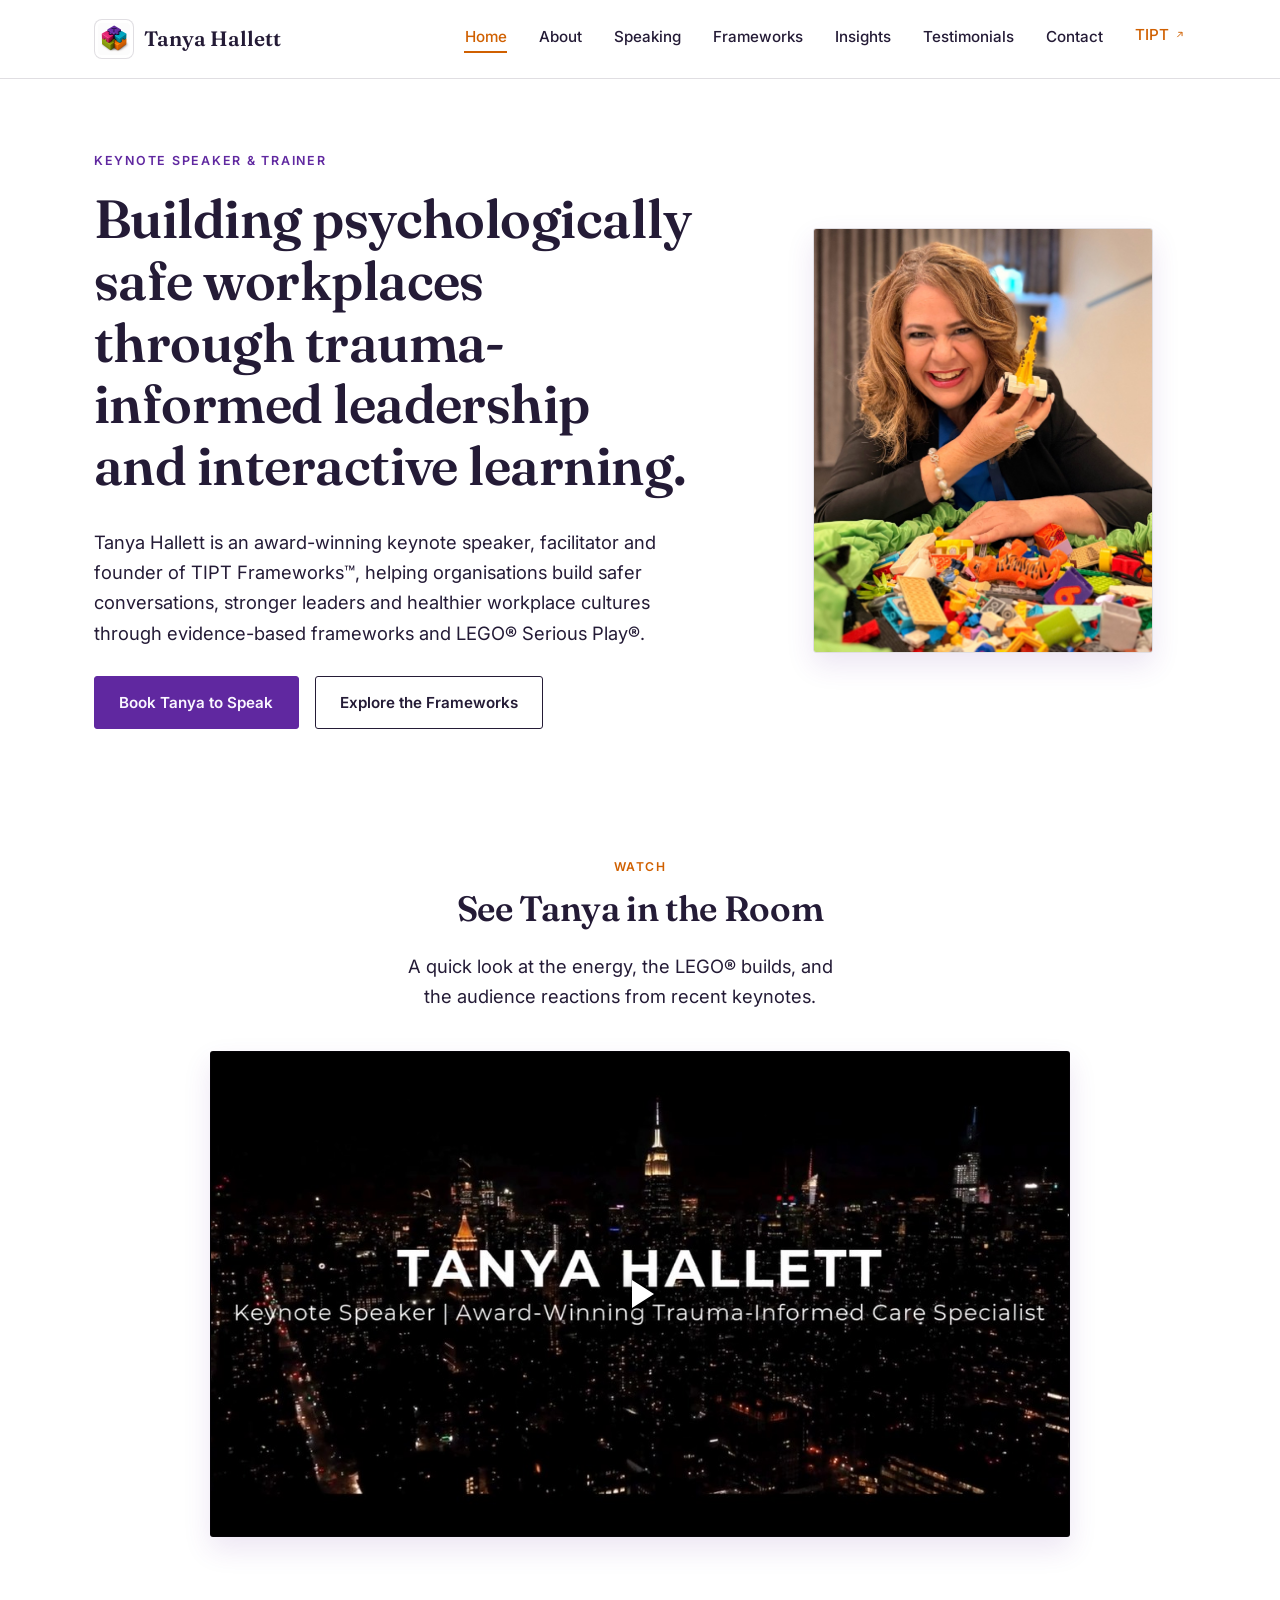
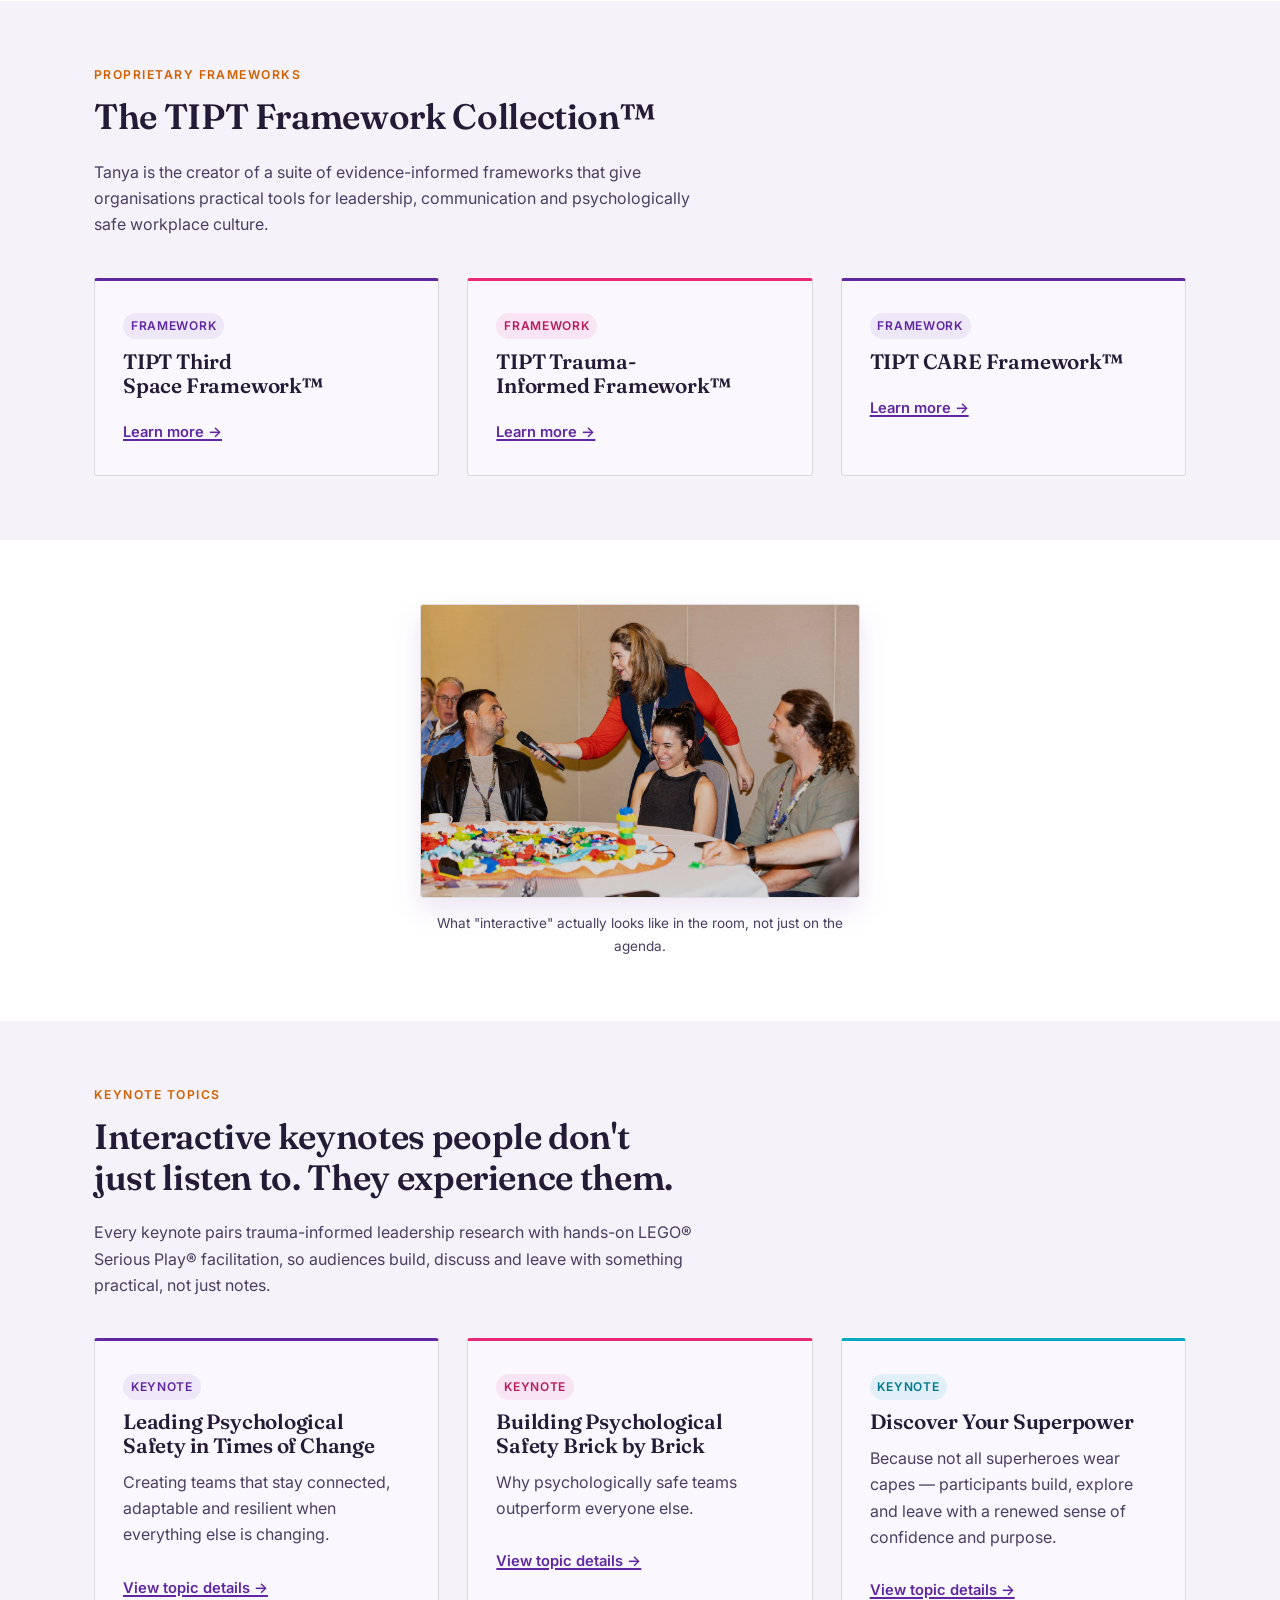
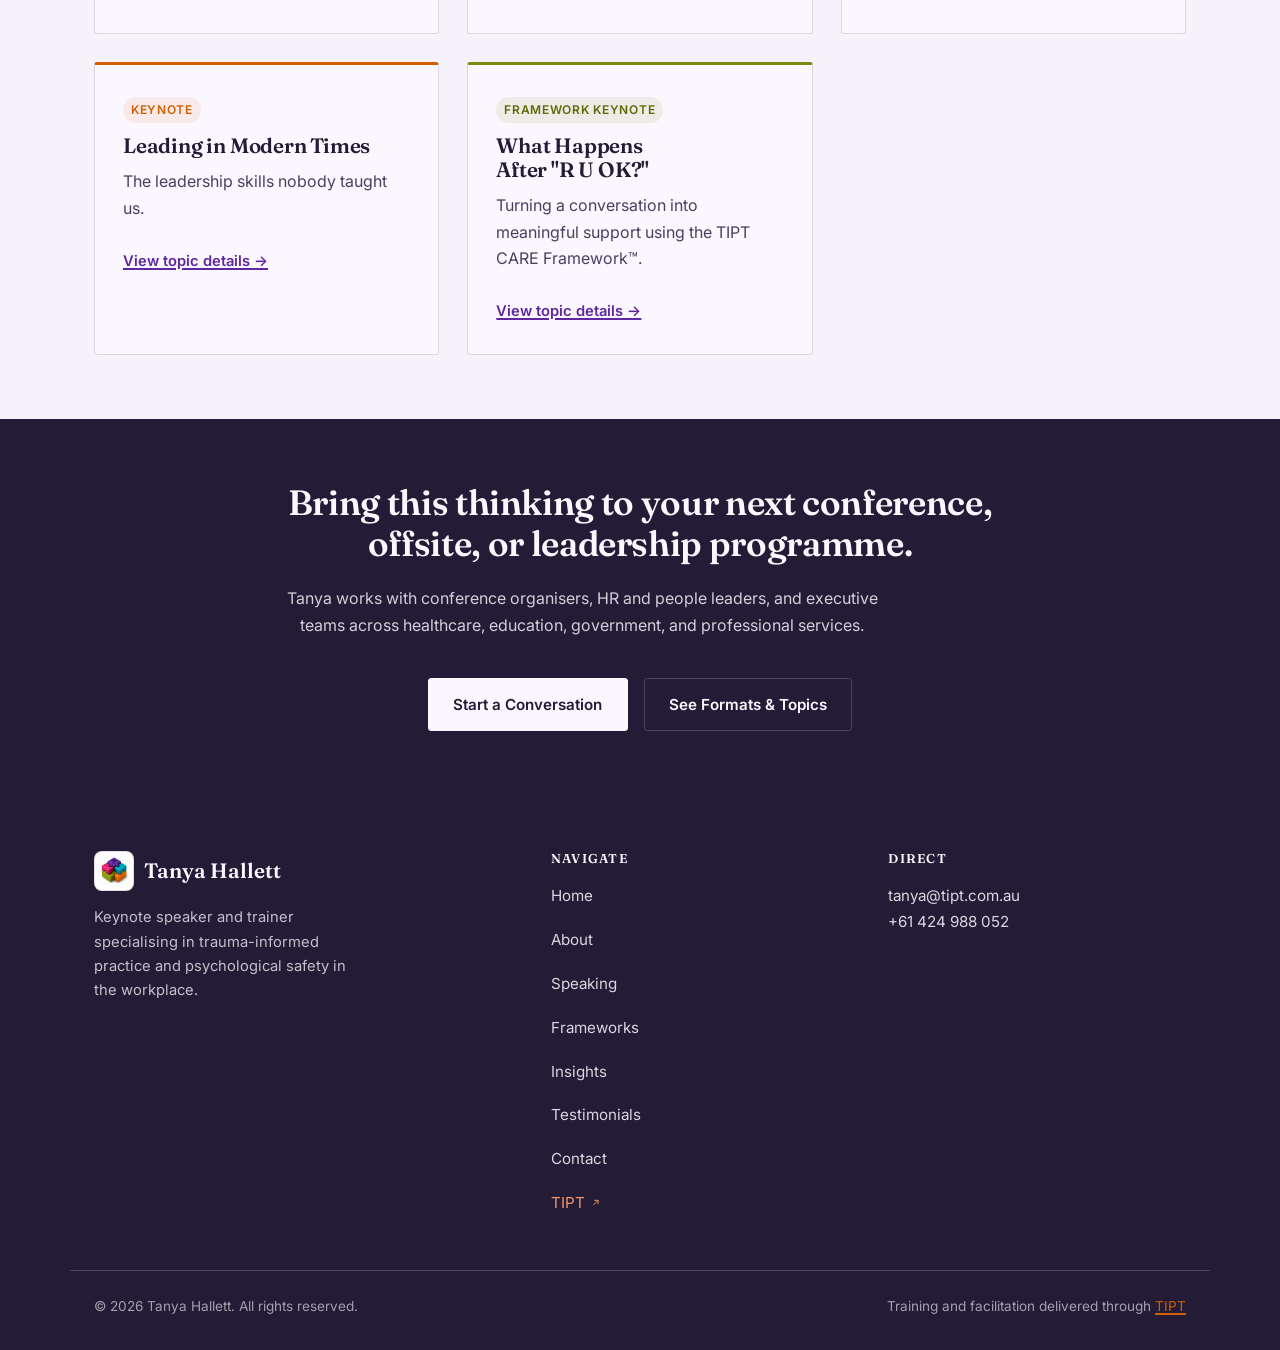
==== index.html @ c02bcf44 "Rename stylesheet to bust Cloudflare's edge cache reliably The ?v=N query-string cache-busting wasn'" ====
<!doctype html>
<html lang="en-AU">
<head>
<meta charset="UTF-8">
<meta name="viewport" content="width=device-width, initial-scale=1">
<title>Tanya Hallett | Keynote Speaker &amp; Founder of TIPT Frameworks™</title>
<meta name="description" content="Tanya Hallett is an award-winning keynote speaker, facilitator and founder of TIPT Frameworks™, helping organisations build psychologically safe workplaces through trauma-informed leadership and LEGO® Serious Play®.">
<link rel="preconnect" href="https://fonts.googleapis.com">
<link rel="preconnect" href="https://fonts.gstatic.com" crossorigin>
<link href="https://fonts.googleapis.com/css2?family=Fraunces:opsz,wght@9..144,400;9..144,500;9..144,600;9..144,700&family=Inter:wght@400;500;600;700&display=swap" rel="stylesheet">
<link rel="stylesheet" href="css/style-v4.css">
</head>
<body>
<a class="skip-link" href="#main">Skip to main content</a>

<header class="site-header">
  <div class="container header-inner">
    <a href="index.html" class="logo">
      <img src="images/logo.png" alt="TIPT Frameworks logo" class="logo-mark" width="40" height="40">
      Tanya Hallett
    </a>
    <button class="nav-toggle" aria-expanded="false" aria-controls="primary-nav" aria-label="Toggle navigation menu">
      <span></span><span></span><span></span>
    </button>
    <nav class="primary-nav" id="primary-nav" aria-label="Primary">
      <ul>
        <li><a href="index.html" class="active" aria-current="page">Home</a></li>
        <li><a href="about.html">About</a></li>
        <li><a href="speaking.html">Speaking</a></li>
        <li><a href="frameworks.html">Frameworks</a></li>
        <li><a href="insights.html">Insights</a></li>
        <li><a href="testimonials.html">Testimonials</a></li>
        <li><a href="contact.html">Contact</a></li>
        <li><a href="https://tipt.com.au" target="_blank" rel="noopener noreferrer" class="external-link">TIPT
          <svg viewBox="0 0 24 24" fill="none" stroke="currentColor" stroke-width="2" aria-hidden="true"><path d="M7 17 17 7M9 7h8v8"/></svg>
        </a></li>
      </ul>
    </nav>
  </div>
  <div class="nav-backdrop"></div>
</header>

<main id="main">

  <section class="hero">
    <div class="container hero-grid">
      <div>
        <span class="hero-eyebrow">Keynote Speaker &amp; Trainer</span>
        <h1>Building psychologically safe workplaces through trauma-informed leadership and interactive learning.</h1>
        <p class="lede">Tanya Hallett is an award-winning keynote speaker, facilitator and founder of TIPT Frameworks™, helping organisations build safer conversations, stronger leaders and healthier workplace cultures through evidence-based frameworks and LEGO&reg; Serious Play&reg;.</p>
        <div class="cta-row">
          <a class="btn btn-primary" href="contact.html">Book Tanya to Speak</a>
          <a class="btn btn-secondary" href="frameworks.html">Explore the Frameworks</a>
        </div>
      </div>
      <img class="hero-photo" src="images/tanya-black-jacket-lego.jpg" alt="Tanya Hallett smiling in a black jacket with LEGO&reg; bricks" width="1400" height="1714">
    </div>
  </section>

  <section class="block">
    <div class="container">
      <div class="section-head center">
        <span class="kicker">Watch</span>
        <h2>See Tanya in the Room</h2>
        <p class="lede">A quick look at the energy, the LEGO&reg; builds, and the audience reactions from recent keynotes.</p>
      </div>
      <div class="video-embed-wrap">
        <button type="button" class="video-embed video-facade" id="speaker-reel-facade" data-video-id="dZGkqgv3TUQ" data-video-title="Tanya Hallett Speaker Reel" aria-label="Play the Tanya Hallett speaker reel">
          <img src="images/speaker-reel-poster.jpg" alt="" width="1050" height="582">
          <span class="video-play" aria-hidden="true"><svg viewBox="0 0 24 24" fill="currentColor"><path d="M8 5v14l11-7z"/></svg></span>
        </button>
      </div>
    </div>
  </section>

  <section class="block panel">
    <div class="container">
      <div class="section-head">
        <span class="kicker">Proprietary Frameworks</span>
        <h2>The TIPT Framework Collection&trade;</h2>
        <p>Tanya is the creator of a suite of evidence-informed frameworks that give organisations practical tools for leadership, communication and psychologically safe workplace culture.</p>
      </div>
      <div class="grid grid-3">
        <div class="card">
          <span class="tag">Framework</span>
          <h3>TIPT Third Space Framework&trade;</h3>
          <a class="card-link" href="frameworks.html#third-space-framework"><span class="cta-inline">Learn more →</span></a>
        </div>
        <div class="card card-pink">
          <span class="tag">Framework</span>
          <h3>TIPT Trauma-Informed Framework&trade;</h3>
          <a class="card-link" href="frameworks.html#trauma-informed-framework"><span class="cta-inline">Learn more →</span></a>
        </div>
        <div class="card">
          <span class="tag">Framework</span>
          <h3>TIPT CARE Framework&trade;</h3>
          <a class="card-link" href="frameworks.html#care-framework"><span class="cta-inline">Learn more →</span></a>
        </div>
      </div>
    </div>
  </section>

  <section class="block">
    <div class="container">
      <figure class="differentiator-figure figure-compact">
        <img src="images/group-talking-into-mic.jpg" alt="Tanya holding a microphone for a conference delegate as the group talks together around a table of LEGO® bricks" loading="lazy">
        <figcaption>What "interactive" actually looks like in the room, not just on the agenda.</figcaption>
      </figure>
    </div>
  </section>

  <section class="block panel">
    <div class="container">
      <div class="section-head">
        <span class="kicker">Keynote Topics</span>
        <h2>Interactive keynotes people don't just listen to. They experience them.</h2>
        <p>Every keynote pairs trauma-informed leadership research with hands-on LEGO&reg; Serious Play&reg; facilitation, so audiences build, discuss and leave with something practical, not just notes.</p>
      </div>
      <div class="grid grid-3">
        <div class="card">
          <span class="tag">Keynote</span>
          <h3>Leading Psychological Safety in Times of Change</h3>
          <p>Creating teams that stay connected, adaptable and resilient when everything else is changing.</p>
          <a class="card-link" href="speaking.html#leading-psychological-safety-in-times-of-change"><span class="cta-inline">View topic details →</span></a>
        </div>
        <div class="card card-pink">
          <span class="tag">Keynote</span>
          <h3>Building Psychological Safety Brick by Brick</h3>
          <p>Why psychologically safe teams outperform everyone else.</p>
          <a class="card-link" href="speaking.html#building-psychological-safety-brick-by-brick"><span class="cta-inline">View topic details →</span></a>
        </div>
        <div class="card card-teal">
          <span class="tag">Keynote</span>
          <h3>Discover Your Superpower</h3>
          <p>Because not all superheroes wear capes &mdash; participants build, explore and leave with a renewed sense of confidence and purpose.</p>
          <a class="card-link" href="speaking.html#discover-your-superpower"><span class="cta-inline">View topic details →</span></a>
        </div>
        <div class="card card-orange">
          <span class="tag">Keynote</span>
          <h3>Leading in Modern Times</h3>
          <p>The leadership skills nobody taught us.</p>
          <a class="card-link" href="speaking.html#leading-in-modern-times"><span class="cta-inline">View topic details →</span></a>
        </div>
        <div class="card card-green">
          <span class="tag">Framework Keynote</span>
          <h3>What Happens After "R U OK?"</h3>
          <p>Turning a conversation into meaningful support using the TIPT CARE Framework&trade;.</p>
          <a class="card-link" href="speaking.html#what-happens-after-r-u-ok"><span class="cta-inline">View topic details →</span></a>
        </div>
      </div>
    </div>
  </section>

  <section class="block dark cta-band">
    <div class="container">
      <div class="section-head center">
        <h2>Bring this thinking to your next conference, offsite, or leadership programme.</h2>
        <p>Tanya works with conference organisers, HR and people leaders, and executive teams across healthcare, education, government, and professional services.</p>
      </div>
      <div class="cta-row">
        <a class="btn btn-on-dark" href="contact.html">Start a Conversation</a>
        <a class="btn btn-outline-on-dark" href="speaking.html">See Formats &amp; Topics</a>
      </div>
    </div>
  </section>

</main>

<footer class="site-footer">
  <div class="container footer-grid">
    <div class="footer-brand">
      <a href="index.html" class="logo">
        <img src="images/logo.png" alt="TIPT Frameworks logo" class="logo-mark" width="40" height="40">
        Tanya Hallett
      </a>
      <p>Keynote speaker and trainer specialising in trauma-informed practice and psychological safety in the workplace.</p>
    </div>
    <nav class="footer-nav" aria-label="Footer">
      <h4>Navigate</h4>
      <ul>
        <li><a href="index.html">Home</a></li>
        <li><a href="about.html">About</a></li>
        <li><a href="speaking.html">Speaking</a></li>
        <li><a href="frameworks.html">Frameworks</a></li>
        <li><a href="insights.html">Insights</a></li>
        <li><a href="testimonials.html">Testimonials</a></li>
        <li><a href="contact.html">Contact</a></li>
        <li><a href="https://tipt.com.au" target="_blank" rel="noopener noreferrer" class="external-link">TIPT
          <svg viewBox="0 0 24 24" fill="none" stroke="currentColor" stroke-width="2" aria-hidden="true"><path d="M7 17 17 7M9 7h8v8"/></svg>
        </a></li>
      </ul>
    </nav>
    <div class="footer-contact">
      <h4>Direct</h4>
      <p><a href="mailto:tanya@tipt.com.au">tanya@tipt.com.au</a><br><a href="tel:+61424988052">+61 424 988 052</a></p>
    </div>
  </div>
  <div class="container footer-bottom">
    <span>© 2026 Tanya Hallett. All rights reserved.</span>
    <span>Training and facilitation delivered through <a href="https://tipt.com.au" target="_blank" rel="noopener noreferrer" class="external-link">TIPT</a></span>
  </div>
</footer>

<script src="js/main.js"></script>
</body>
</html>
---- css/style-v4.css ----
/* ==========================================================================
   Tanya Hallett: design tokens & base
   ========================================================================== */

:root {
  --ink: #241B36;
  --ink-soft: #4A3F60;
  --paper: #FFFFFF;
  --panel: #F6F2FA;
  --purple: #6028A0;
  --purple-dark: #45197A;
  --orange: #D06000;
  --orange-dark: #A34C00;
  --pink: #E82878;
  --pink-dark: #B81D5D;
  --teal: #00A8C0;
  --teal-dark: #007A8C;
  --green: #7C8A0E;
  --green-dark: #5E6A0A;
  --on-dark-accent: #F0956A;
  --cream: #FAF7FF;
  --border: rgba(36, 27, 54, 0.14);
  --border-on-dark: rgba(250, 247, 255, 0.18);
  --shadow: 0 12px 28px rgba(96, 40, 160, 0.12);
  --radius: 3px;
  --max-width: 1140px;
  --font-display: 'Fraunces', Georgia, 'Times New Roman', serif;
  --font-body: 'Inter', -apple-system, BlinkMacSystemFont, 'Segoe UI', sans-serif;
  --speed: 180ms;
}

* , *::before, *::after { box-sizing: border-box; }

html { scroll-behavior: smooth; }

@media (prefers-reduced-motion: reduce) {
  html { scroll-behavior: auto; }
  * , *::before, *::after {
    animation-duration: 0.01ms !important;
    animation-iteration-count: 1 !important;
    transition-duration: 0.01ms !important;
    scroll-behavior: auto !important;
  }
}

body {
  margin: 0;
  background: var(--paper);
  color: var(--ink);
  font-family: var(--font-body);
  font-size: 1rem;
  line-height: 1.65;
  -webkit-font-smoothing: antialiased;
}

body.nav-open { overflow: hidden; }

h1, h2, h3, h4 {
  font-family: var(--font-display);
  font-weight: 600;
  line-height: 1.15;
  letter-spacing: -0.01em;
  margin: 0 0 0.6em;
  color: var(--ink);
}

h1 { font-size: clamp(2.1rem, 4.2vw, 3.4rem); font-weight: 600; }
h2 { font-size: clamp(1.6rem, 2.8vw, 2.2rem); }
h3 { font-size: 1.3rem; }
h4 { font-size: 1.05rem; }

p { margin: 0 0 1em; color: var(--ink-soft); max-width: 62ch; }
p.lede { font-size: 1.15rem; color: var(--ink); max-width: 58ch; }

.lede,
.hero p,
h1, h2, h3 {
  text-wrap: balance;
}

.urgency-banner p,
.topic-availability,
p.lede + p,
.cta-band p {
  text-wrap: pretty;
}

a { color: var(--purple); text-decoration-thickness: 1.5px; text-underline-offset: 2px; }
a:hover { color: var(--purple-dark); }

.cta-inline { white-space: nowrap; }

ul, ol { padding-left: 1.2em; color: var(--ink-soft); }
li { margin-bottom: 0.4em; }

img, svg { max-width: 100%; display: block; }

.container {
  max-width: var(--max-width);
  margin-inline: auto;
  padding-inline: 1.5rem;
}

/* Visible keyboard focus everywhere */
a:focus-visible,
button:focus-visible,
input:focus-visible,
textarea:focus-visible,
[tabindex]:focus-visible {
  outline: 3px solid var(--orange);
  outline-offset: 3px;
  border-radius: 2px;
}

.skip-link {
  position: absolute;
  left: -9999px;
  top: 0;
  background: var(--ink);
  color: var(--cream);
  padding: 0.75em 1.25em;
  z-index: 1000;
  border-radius: 0 0 var(--radius) 0;
}
.skip-link:focus {
  left: 0;
}

/* ==========================================================================
   Buttons
   ========================================================================== */

.btn {
  display: inline-flex;
  align-items: center;
  gap: 0.5em;
  font-family: var(--font-body);
  font-weight: 600;
  font-size: 0.95rem;
  padding: 0.85em 1.6em;
  border-radius: var(--radius);
  text-decoration: none;
  border: 1.5px solid transparent;
  cursor: pointer;
  transition: background var(--speed) ease, color var(--speed) ease, border-color var(--speed) ease, transform var(--speed) ease;
}
.btn:hover { transform: translateY(-1px); }

.btn-primary {
  background: var(--purple);
  color: var(--cream);
  border-color: var(--purple);
}
.btn-primary:hover { background: var(--purple-dark); color: var(--cream); border-color: var(--purple-dark); }

.btn-secondary {
  background: transparent;
  color: var(--ink);
  border-color: var(--ink);
}
.btn-secondary:hover { background: var(--ink); color: var(--cream); }

.btn.btn-on-dark {
  background: var(--cream);
  color: var(--ink);
  border-color: var(--cream);
}
.btn.btn-on-dark:hover { background: transparent; color: var(--cream); }

.btn-outline-on-dark {
  background: transparent;
  color: var(--cream);
  border-color: var(--border-on-dark);
}
.btn-outline-on-dark:hover { background: var(--border-on-dark); }

.cta-row { display: flex; flex-wrap: wrap; gap: 1rem; margin-top: 1.75rem; }

/* ==========================================================================
   Header / Nav
   ========================================================================== */

.site-header {
  position: sticky;
  top: 0;
  z-index: 200;
  background: var(--paper);
  border-bottom: 1px solid var(--border);
}

.header-inner {
  display: flex;
  align-items: center;
  justify-content: space-between;
  padding-block: 1.1rem;
  gap: 1rem;
}

.logo {
  font-family: var(--font-display);
  font-weight: 600;
  font-size: 1.3rem;
  color: var(--ink);
  text-decoration: none;
  display: flex;
  align-items: center;
  gap: 0.6rem;
}
.logo:hover { color: var(--purple); }
.logo-mark {
  width: 40px;
  height: 40px;
  flex-shrink: 0;
  background: #FFFFFF;
  border-radius: 8px;
  padding: 3px;
  border: 1px solid var(--border);
}

.primary-nav ul {
  display: flex;
  align-items: center;
  gap: 1.9rem;
  list-style: none;
  margin: 0;
  padding: 0;
}

.primary-nav a {
  color: var(--ink);
  text-decoration: none;
  font-weight: 500;
  font-size: 0.95rem;
  padding: 0.3rem 0.05rem;
  border-bottom: 2px solid transparent;
  transition: border-color var(--speed) ease, color var(--speed) ease;
}
.primary-nav a:hover,
.primary-nav a:focus-visible { border-bottom-color: var(--purple); }
.primary-nav a.active { border-bottom-color: var(--orange); color: var(--orange); }

.external-link {
  display: inline-flex !important;
  align-items: center;
  gap: 0.35em;
  color: var(--orange) !important;
}
.external-link:hover,
.external-link:focus-visible { border-bottom-color: var(--orange) !important; color: var(--orange-dark) !important; }
.external-link svg { width: 0.75em; height: 0.75em; }

.nav-toggle {
  display: none;
  flex-direction: column;
  justify-content: center;
  gap: 5px;
  width: 42px;
  height: 42px;
  background: transparent;
  border: 1.5px solid var(--border);
  border-radius: var(--radius);
  cursor: pointer;
  padding: 0;
}
.nav-toggle span {
  display: block;
  width: 20px;
  height: 2px;
  background: var(--ink);
  margin-inline: auto;
  transition: transform var(--speed) ease, opacity var(--speed) ease;
}
.nav-toggle[aria-expanded="true"] span:nth-child(1) { transform: translateY(7px) rotate(45deg); }
.nav-toggle[aria-expanded="true"] span:nth-child(2) { opacity: 0; }
.nav-toggle[aria-expanded="true"] span:nth-child(3) { transform: translateY(-7px) rotate(-45deg); }

@media (max-width: 860px) {
  .nav-toggle { display: flex; }

  .primary-nav {
    position: fixed;
    inset: 0 0 0 32%;
    z-index: 195;
    background: var(--ink);
    padding: 6rem 2rem 2rem;
    transform: translateX(100%);
    transition: transform var(--speed) ease;
    overflow-y: auto;
  }
  .primary-nav.is-open { transform: translateX(0); }

  .primary-nav ul {
    flex-direction: column;
    align-items: flex-start;
    gap: 1.5rem;
  }
  .primary-nav a { color: var(--cream); font-size: 1.15rem; }
  .primary-nav a.active { color: var(--orange); }
  .external-link { color: var(--on-dark-accent) !important; }

  .nav-backdrop {
    display: none;
    position: fixed;
    inset: 0;
    background: rgba(36, 27, 54, 0.4);
    z-index: 190;
  }
  .nav-backdrop.is-open { display: block; }
}

/* ==========================================================================
   Urgency banner
   ========================================================================== */

.urgency-banner {
  background: var(--orange);
  color: #fff;
}
.urgency-banner .container {
  padding-block: 0.75rem;
  text-align: center;
}
.urgency-banner p {
  margin: 0;
  font-size: 0.92rem;
  font-weight: 600;
}
.urgency-banner a {
  color: #fff;
  text-decoration: underline;
  text-underline-offset: 2px;
}
.urgency-banner a:hover { color: var(--cream); }

/* ==========================================================================
   Logo motif
   ========================================================================== */

.rings-divider {
  display: flex;
  align-items: center;
  justify-content: center;
  gap: 1.5rem;
  padding: 2.5rem 0;
}
.rings-divider::before,
.rings-divider::after {
  content: "";
  flex: 1 1 auto;
  max-width: 220px;
  height: 8px;
  border-radius: 2px;
  opacity: 0.55;
  background-image: repeating-linear-gradient(
    90deg,
    var(--purple) 0 20px,
    transparent 20px 23px,
    var(--orange) 23px 43px,
    transparent 43px 46px,
    var(--pink) 46px 66px,
    transparent 66px 69px,
    var(--teal) 69px 89px,
    transparent 89px 92px,
    var(--green) 92px 112px,
    transparent 112px 115px
  );
  background-size: 115px 8px;
}
.rings-divider img { width: 56px; height: 56px; object-fit: contain; flex-shrink: 0; }
@media (max-width: 640px) {
  .rings-divider::before, .rings-divider::after { max-width: 48px; }
}

.hero-logo {
  width: min(240px, 55vw);
  height: auto;
  margin-inline: auto;
}

.hero-photo {
  width: min(340px, 70vw);
  height: auto;
  aspect-ratio: 4 / 5;
  object-fit: cover;
  object-position: 50% 12%;
  border-radius: var(--radius);
  border: 1px solid var(--border);
  box-shadow: var(--shadow);
  margin-inline: auto;
}

/* ==========================================================================
   Hero
   ========================================================================== */

.hero {
  padding-block: 4.5rem 4rem;
}
.hero-grid {
  display: grid;
  grid-template-columns: 1.1fr 0.7fr;
  gap: 3rem;
  align-items: center;
}
.hero-eyebrow {
  text-transform: uppercase;
  letter-spacing: 0.14em;
  font-size: 0.78rem;
  font-weight: 600;
  color: var(--purple);
  margin-bottom: 1rem;
  display: block;
}
.hero h1 { margin-bottom: 0.55em; }

@media (max-width: 860px) {
  .hero-grid { grid-template-columns: 1fr; text-align: left; }
  .hero-logo { display: none; }
  .hero-photo { width: min(260px, 60vw); order: -1; }
}

/* ==========================================================================
   Sections & panels
   ========================================================================== */

section.block { padding-block: 4rem; }
.panel { background: var(--panel); }
.dark {
  background: var(--ink);
  color: var(--cream);
}
.dark h1, .dark h2, .dark h3, .dark h4 { color: var(--cream); }
.dark p { color: rgba(250, 247, 255, 0.82); }
.dark a { color: var(--cream); }

.section-head { max-width: 46rem; margin-bottom: 2.5rem; }
.section-head.center { margin-inline: auto; text-align: center; }
.kicker {
  text-transform: uppercase;
  letter-spacing: 0.12em;
  font-size: 0.76rem;
  font-weight: 600;
  color: var(--orange);
  display: block;
  margin-bottom: 0.75rem;
}
.dark .kicker { color: var(--on-dark-accent); }

/* ==========================================================================
   Cards & grids
   ========================================================================== */

.grid {
  display: grid;
  gap: 1.75rem;
}
.grid-3 { grid-template-columns: repeat(3, 1fr); }
.grid-2 { grid-template-columns: repeat(2, 1fr); }

.topics-footnote {
  margin-top: 2.25rem;
  padding-top: 1.75rem;
  border-top: 1px solid var(--border);
  color: var(--ink-soft);
}
@media (max-width: 860px) {
  .grid-3, .grid-2 { grid-template-columns: 1fr; }
}

.card {
  position: relative;
  background: var(--cream);
  border: 1px solid var(--border);
  border-top: 3px solid var(--purple);
  border-radius: var(--radius);
  padding: 1.9rem 1.75rem;
}

.card-badge {
  position: absolute;
  top: -0.7rem;
  right: 1.25rem;
  background: var(--orange);
  color: #fff;
  font-size: 0.7rem;
  font-weight: 700;
  text-transform: uppercase;
  letter-spacing: 0.05em;
  padding: 0.35em 0.85em;
  border-radius: 999px;
  box-shadow: var(--shadow);
}
.card h3 { margin-bottom: 0.5em; }
.card p:last-child { margin-bottom: 0; }
.card .tag {
  display: inline-block;
  font-size: 0.75rem;
  font-weight: 600;
  text-transform: uppercase;
  letter-spacing: 0.06em;
  color: var(--purple);
  background: rgba(96, 40, 160, 0.08);
  padding: 0.25em 0.65em;
  border-radius: 999px;
  margin-bottom: 0.9em;
}

.card-orange { border-top-color: var(--orange); }
.card-orange .tag { color: var(--orange); background: rgba(208, 96, 0, 0.09); }

.card-pink { border-top-color: var(--pink); }
.card-pink .tag { color: var(--pink-dark); background: rgba(232, 40, 120, 0.09); }

.card-teal { border-top-color: var(--teal); }
.card-teal .tag { color: var(--teal-dark); background: rgba(0, 168, 192, 0.1); }

.card-green { border-top-color: var(--green); }
.card-green .tag { color: var(--green-dark); background: rgba(124, 138, 14, 0.1); }

.card-link {
  display: inline-block;
  margin-top: 0.75rem;
  font-weight: 600;
  font-size: 0.92rem;
}

.card-links {
  display: flex;
  flex-wrap: wrap;
  align-items: center;
  gap: 0.4rem 1.1rem;
}
.card-links .card-link { margin-top: 0; }
.card-link-muted { color: var(--ink-soft); }
.card-link-muted:hover { color: var(--ink); }

/* ==========================================================================
   Testimonials
   ========================================================================== */

.testimonial-card {
  background: var(--cream);
  border: 1px solid var(--border);
  border-radius: var(--radius);
  padding: 2rem 1.9rem;
  display: flex;
  flex-direction: column;
}
.testimonial-quote {
  font-family: var(--font-display);
  font-size: 1.2rem;
  color: var(--ink);
  margin-bottom: 1.25rem;
  line-height: 1.5;
}
.testimonial-quote::before { content: "\201C"; color: var(--orange); }
.testimonial-quote::after { content: "\201D"; color: var(--orange); }
.testimonial-attribution { font-size: 0.9rem; color: var(--ink-soft); margin-top: auto; }
.testimonial-attribution strong { color: var(--ink); display: block; }
.placeholder-flag {
  font-size: 0.72rem;
  text-transform: uppercase;
  letter-spacing: 0.06em;
  color: var(--orange);
  font-weight: 700;
}

.press-row {
  display: flex;
  flex-wrap: wrap;
  gap: 1rem;
  margin-top: 1.5rem;
}
.press-chip {
  border: 1px solid var(--border);
  border-left: 3px solid var(--purple);
  border-radius: var(--radius);
  padding: 1.1rem 1.5rem;
  font-family: var(--font-display);
  font-weight: 600;
  color: var(--ink-soft);
  font-size: 1rem;
  background: var(--cream);
  box-shadow: 0 4px 10px rgba(36, 27, 54, 0.05);
}
.press-chip:nth-child(5n+2) { border-left-color: var(--orange); }
.press-chip:nth-child(5n+3) { border-left-color: var(--pink); }
.press-chip:nth-child(5n+4) { border-left-color: var(--teal); }
.press-chip:nth-child(5n+5) { border-left-color: var(--green); }

/* ==========================================================================
   Video embeds & media cards
   ========================================================================== */

.video-embed-wrap {
  max-width: 860px;
  margin: 0 auto;
}
.video-embed {
  position: relative;
  width: 100%;
  padding-top: 56.25%;
  border-radius: var(--radius);
  overflow: hidden;
  border: 1px solid var(--border);
  box-shadow: var(--shadow);
  background: #000;
}
.video-embed iframe {
  position: absolute;
  inset: 0;
  width: 100%;
  height: 100%;
  border: 0;
}

.video-facade {
  display: block;
  padding-inline: 0;
  padding-bottom: 0;
  margin: 0;
  font: inherit;
  text-align: inherit;
  color: inherit;
  appearance: none;
  cursor: pointer;
}
.video-facade img {
  position: absolute;
  inset: 0;
  width: 100%;
  height: 100%;
  object-fit: cover;
}
.video-facade .video-play svg { transition: transform var(--speed) ease; }
.video-facade:hover .video-play svg,
.video-facade:focus-visible .video-play svg { transform: scale(1.08); }

.video-grid {
  display: grid;
  grid-template-columns: repeat(3, 1fr);
  gap: 1.5rem;
  margin-top: 2.5rem;
}
@media (max-width: 860px) {
  .video-grid { grid-template-columns: repeat(2, 1fr); }
}
@media (max-width: 640px) {
  .video-grid { grid-template-columns: 1fr; }
}
.video-card {
  display: block;
  background: var(--cream);
  border: 1px solid var(--border);
  border-radius: var(--radius);
  overflow: hidden;
  text-decoration: none;
  transition: transform var(--speed) ease, box-shadow var(--speed) ease;
}
.video-card:hover {
  transform: translateY(-3px);
  box-shadow: var(--shadow);
}
.video-thumb {
  position: relative;
  display: block;
  aspect-ratio: 16 / 9;
  background: var(--panel);
}
.video-thumb img {
  width: 100%;
  height: 100%;
  object-fit: cover;
}
.video-play {
  position: absolute;
  inset: 0;
  display: flex;
  align-items: center;
  justify-content: center;
}
.video-play svg {
  width: 3rem;
  height: 3rem;
  color: #fff;
  filter: drop-shadow(0 2px 6px rgba(0, 0, 0, 0.45));
}
.video-info {
  display: block;
  padding: 1.1rem 1.25rem 1.3rem;
}
.video-source {
  display: block;
  font-size: 0.72rem;
  text-transform: uppercase;
  letter-spacing: 0.06em;
  color: var(--orange);
  font-weight: 700;
  margin-bottom: 0.4em;
}
.video-title {
  display: block;
  font-family: var(--font-display);
  font-weight: 600;
  color: var(--ink);
  font-size: 1.02rem;
  line-height: 1.3;
}

/* ==========================================================================
   About page bits
   ========================================================================== */

.bio-grid {
  display: grid;
  grid-template-columns: 360px minmax(0, 40rem);
  gap: 3rem;
  align-items: start;
}
.headshot-placeholder {
  aspect-ratio: 4 / 5;
  background: var(--panel);
  border: 1px dashed var(--border);
  border-radius: var(--radius);
  display: flex;
  align-items: center;
  justify-content: center;
  text-align: center;
  color: var(--ink-soft);
  font-size: 0.85rem;
  padding: 1rem;
}
.headshot-photo {
  width: 100%;
  aspect-ratio: 4 / 5;
  object-fit: cover;
  object-position: 50% 20%;
  border-radius: var(--radius);
  border: 1px solid var(--border);
  box-shadow: var(--shadow);
}
@media (max-width: 720px) {
  .bio-grid { grid-template-columns: 1fr; }
  .headshot-placeholder, .headshot-photo { max-width: 340px; }
}

.differentiator-figure {
  margin: 2rem auto 0;
}
.differentiator-figure.figure-compact {
  max-width: 440px;
}
.container > .differentiator-figure:first-child {
  margin-top: 0;
}
.differentiator-figure img {
  width: 100%;
  height: auto;
  border-radius: var(--radius);
  border: 1px solid var(--border);
  box-shadow: var(--shadow);
}
.differentiator-figure figcaption {
  margin-top: 0.9rem;
  font-size: 0.85rem;
  color: var(--ink-soft);
  text-align: center;
}
.differentiator-note {
  max-width: 46rem;
  margin: 1.75rem auto 0;
  text-align: center;
}

.philosophy-grid {
  display: grid;
  grid-template-columns: 320px 1fr;
  gap: 3rem;
  align-items: start;
}
.philosophy-photo {
  width: 100%;
  aspect-ratio: 4 / 5;
  object-fit: cover;
  object-position: 50% 20%;
  border-radius: var(--radius);
  border: 1px solid var(--border);
  box-shadow: var(--shadow);
  position: sticky;
  top: 6rem;
  z-index: 1;
}
@media (max-width: 860px) {
  .philosophy-grid { grid-template-columns: 1fr; }
  .philosophy-photo { max-width: 340px; position: static; }
}

.principle-list { display: grid; gap: 1.75rem; margin-top: 1.5rem; }
.principle {
  border-left: 3px solid var(--purple);
  padding-left: 1.5rem;
}
.principle.orange { border-left-color: var(--orange); }
.principle h3 { margin-bottom: 0.3em; }

/* ==========================================================================
   Speaking page: format table / audience
   ========================================================================== */

.format-card { display: flex; flex-direction: column; height: 100%; }
.format-meta {
  list-style: none;
  padding: 0;
  margin: 1rem 0 0;
  font-size: 0.9rem;
}
.format-meta li {
  display: flex;
  justify-content: space-between;
  gap: 1rem;
  padding: 0.5rem 0;
  border-top: 1px solid var(--border);
}
.format-meta li:first-child { border-top: none; }
.format-meta span:first-child { color: var(--ink-soft); }
.format-meta span:last-child { color: var(--ink); font-weight: 600; text-align: right; }

.audience-grid {
  display: grid;
  grid-template-columns: repeat(3, 1fr);
  gap: 1rem;
  list-style: none;
  padding: 0;
  margin: 0;
}
.audience-grid li {
  background: var(--cream);
  border: 1px solid var(--border);
  border-radius: var(--radius);
  padding: 1.1rem 1.25rem;
  color: var(--ink);
  font-weight: 500;
  margin: 0;
}
@media (max-width: 860px) {
  .audience-grid { grid-template-columns: repeat(2, 1fr); }
}

.discover-grid { grid-template-columns: repeat(2, 1fr); }
@media (max-width: 640px) {
  .discover-grid { grid-template-columns: 1fr; }
}

.topic-detail {
  scroll-margin-top: 6rem;
  max-width: 46rem;
}
.topic-detail + .topic-detail {
  margin-top: 3rem;
  padding-top: 3rem;
  border-top: 1px solid var(--border);
}
.topic-detail h3 { margin-bottom: 0.3em; }
.topic-detail h4 { margin-top: 1.75rem; margin-bottom: 0.75rem; }
.topic-enquire { margin-top: 2rem; }

.topic-availability {
  background: rgba(208, 96, 0, 0.08);
  border: 1px solid rgba(208, 96, 0, 0.35);
  border-left: 4px solid var(--orange);
  border-radius: var(--radius);
  padding: 0.9rem 1.1rem;
  font-weight: 600;
  color: var(--orange-dark);
  margin: 1.5rem 0;
}
.topic-availability a { color: var(--orange-dark); }
.topic-meta {
  text-transform: uppercase;
  letter-spacing: 0.08em;
  font-size: 0.76rem;
  font-weight: 600;
  color: var(--orange);
  margin-bottom: 0.6rem;
}
@media (max-width: 560px) {
  .audience-grid { grid-template-columns: 1fr; }
}

/* ==========================================================================
   Contact page
   ========================================================================== */

.contact-grid {
  display: grid;
  grid-template-columns: 1fr 1fr;
  gap: 3.5rem;
  align-items: start;
}
@media (max-width: 860px) {
  .contact-grid { grid-template-columns: 1fr; }
}

.direct-contact {
  background: var(--panel);
  border-radius: var(--radius);
  padding: 1.75rem;
  margin-top: 1.5rem;
}
.direct-contact a { font-weight: 600; }

form.contact-form {
  display: flex;
  flex-direction: column;
  gap: 1.4rem;
}
.field { display: flex; flex-direction: column; gap: 0.5rem; }
.field label { font-weight: 600; font-size: 0.92rem; color: var(--ink); }
.field input,
.field textarea {
  font-family: var(--font-body);
  font-size: 1rem;
  padding: 0.85em 1em;
  border: 1.5px solid var(--border);
  border-radius: var(--radius);
  background: var(--cream);
  color: var(--ink);
  resize: vertical;
}
.field input:focus-visible,
.field textarea:focus-visible {
  outline: 3px solid var(--orange);
  outline-offset: 2px;
  border-color: var(--purple);
}
.field textarea { min-height: 150px; }
.form-note {
  background: rgba(96, 40, 160, 0.1);
  border: 1px solid rgba(96, 40, 160, 0.25);
  color: var(--purple-dark);
  padding: 1rem 1.25rem;
  border-radius: var(--radius);
  font-weight: 500;
}
.form-note[hidden] { display: none; }
.topic-note {
  background: var(--panel);
  border: 1px solid var(--border);
  border-radius: var(--radius);
  padding: 0.85rem 1.1rem;
  font-size: 0.92rem;
  margin-bottom: 1.25rem;
}
.topic-note[hidden] { display: none; }
.topic-note a { font-weight: 600; }
.form-note.form-error {
  background: rgba(208, 96, 0, 0.1);
  border-color: rgba(208, 96, 0, 0.3);
  color: var(--orange-dark);
}

/* ==========================================================================
   CTA band
   ========================================================================== */

.cta-band {
  padding-block: 4rem;
  text-align: center;
}
.cta-band .section-head { margin-inline: auto; }
.cta-band .cta-row { justify-content: center; }

/* ==========================================================================
   Footer
   ========================================================================== */

.site-footer {
  background: var(--ink);
  color: var(--cream);
  padding-block: 3.5rem 2rem;
}
.footer-grid {
  display: grid;
  grid-template-columns: 1.4fr 1fr 1fr;
  gap: 2.5rem;
}
.footer-brand { display: flex; flex-direction: column; gap: 0.9rem; }
.footer-brand .logo { color: var(--cream); }
.footer-brand .logo:hover { color: var(--on-dark-accent); }
.footer-brand p { color: rgba(250, 247, 255, 0.75); font-size: 0.92rem; max-width: 30ch; }

.footer-nav h4, .footer-contact h4 {
  color: var(--cream);
  font-size: 0.8rem;
  text-transform: uppercase;
  letter-spacing: 0.1em;
  margin-bottom: 1rem;
}
.footer-nav ul { list-style: none; padding: 0; margin: 0; display: flex; flex-direction: column; gap: 0.7rem; }
.footer-nav a, .footer-contact a {
  color: rgba(250, 247, 255, 0.85);
  text-decoration: none;
  font-size: 0.95rem;
}
.footer-nav a:hover, .footer-contact a:hover { color: var(--cream); text-decoration: underline; }
.footer-nav .external-link { color: var(--on-dark-accent) !important; }

.footer-bottom {
  border-top: 1px solid var(--border-on-dark);
  margin-top: 3rem;
  padding-top: 1.5rem;
  display: flex;
  justify-content: space-between;
  flex-wrap: wrap;
  gap: 1rem;
  font-size: 0.85rem;
  color: rgba(250, 247, 255, 0.6);
}

@media (max-width: 720px) {
  .footer-grid { grid-template-columns: 1fr; gap: 2rem; }
}
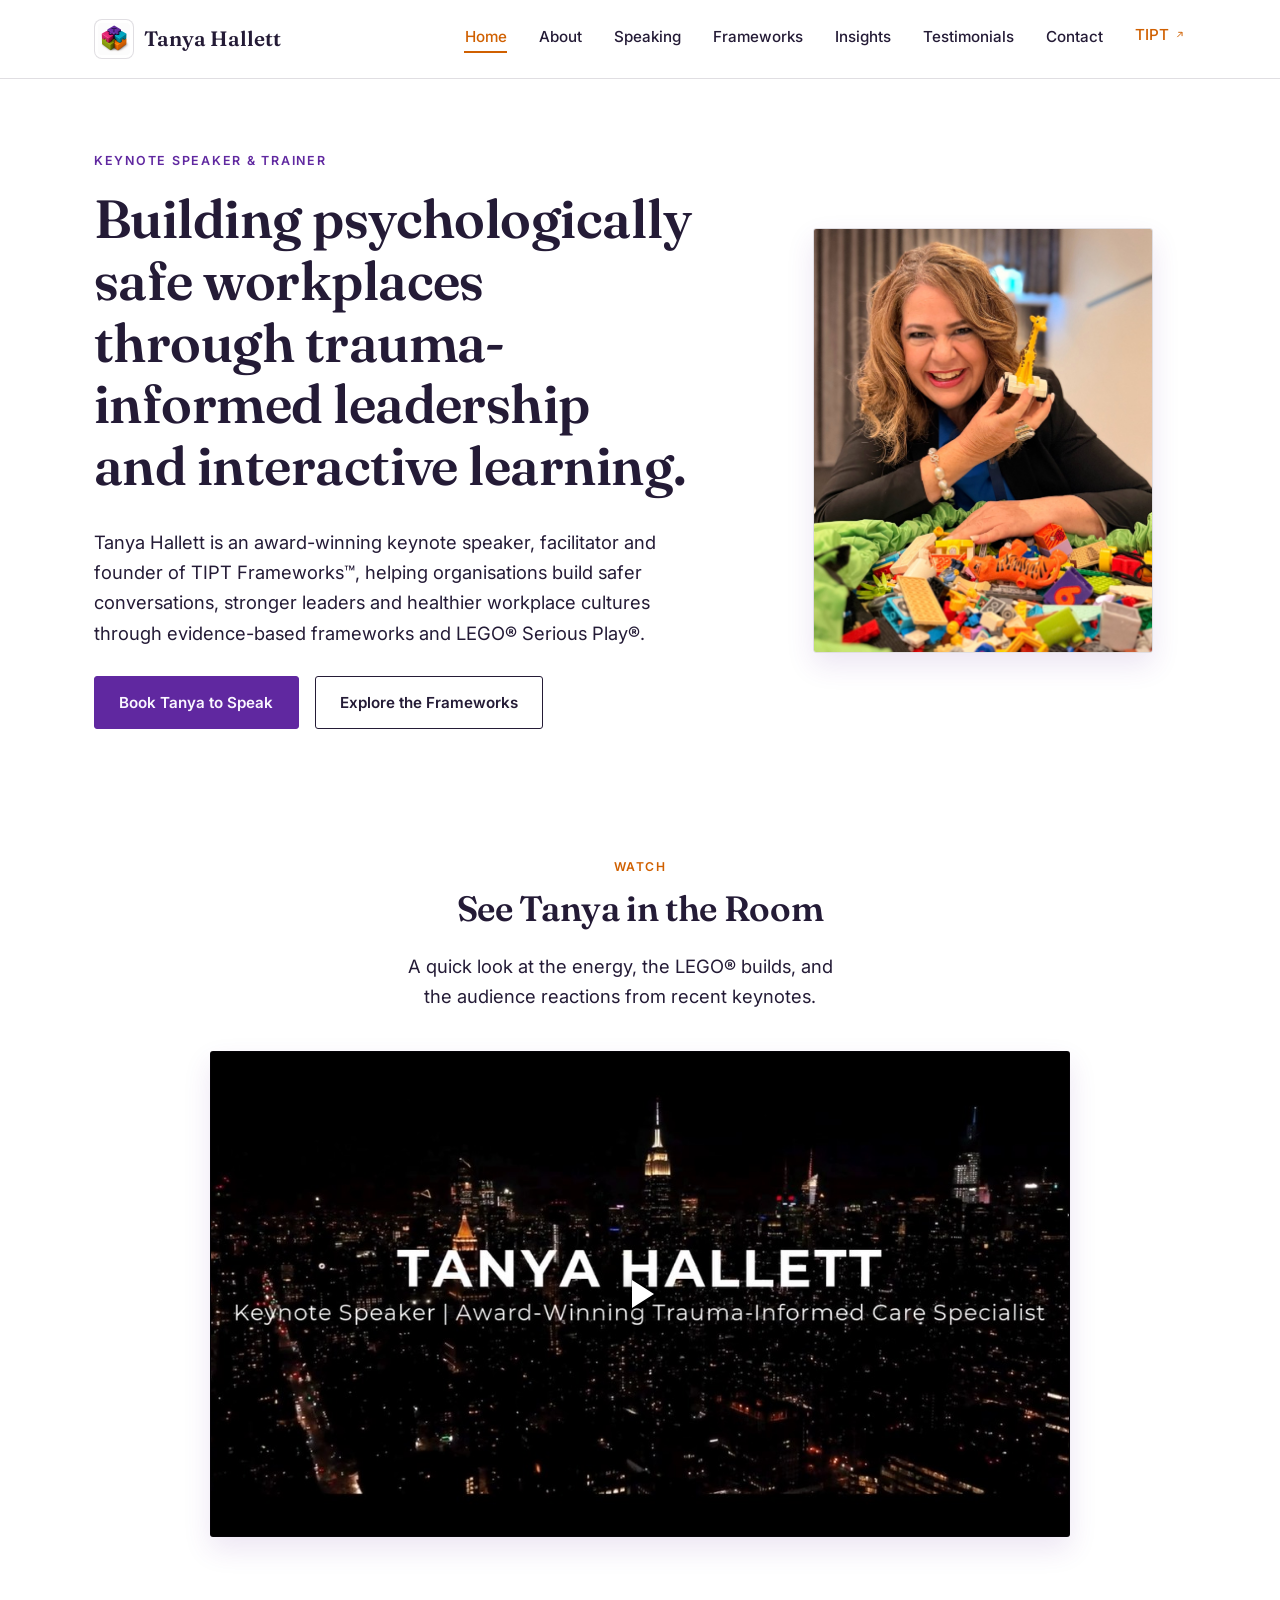
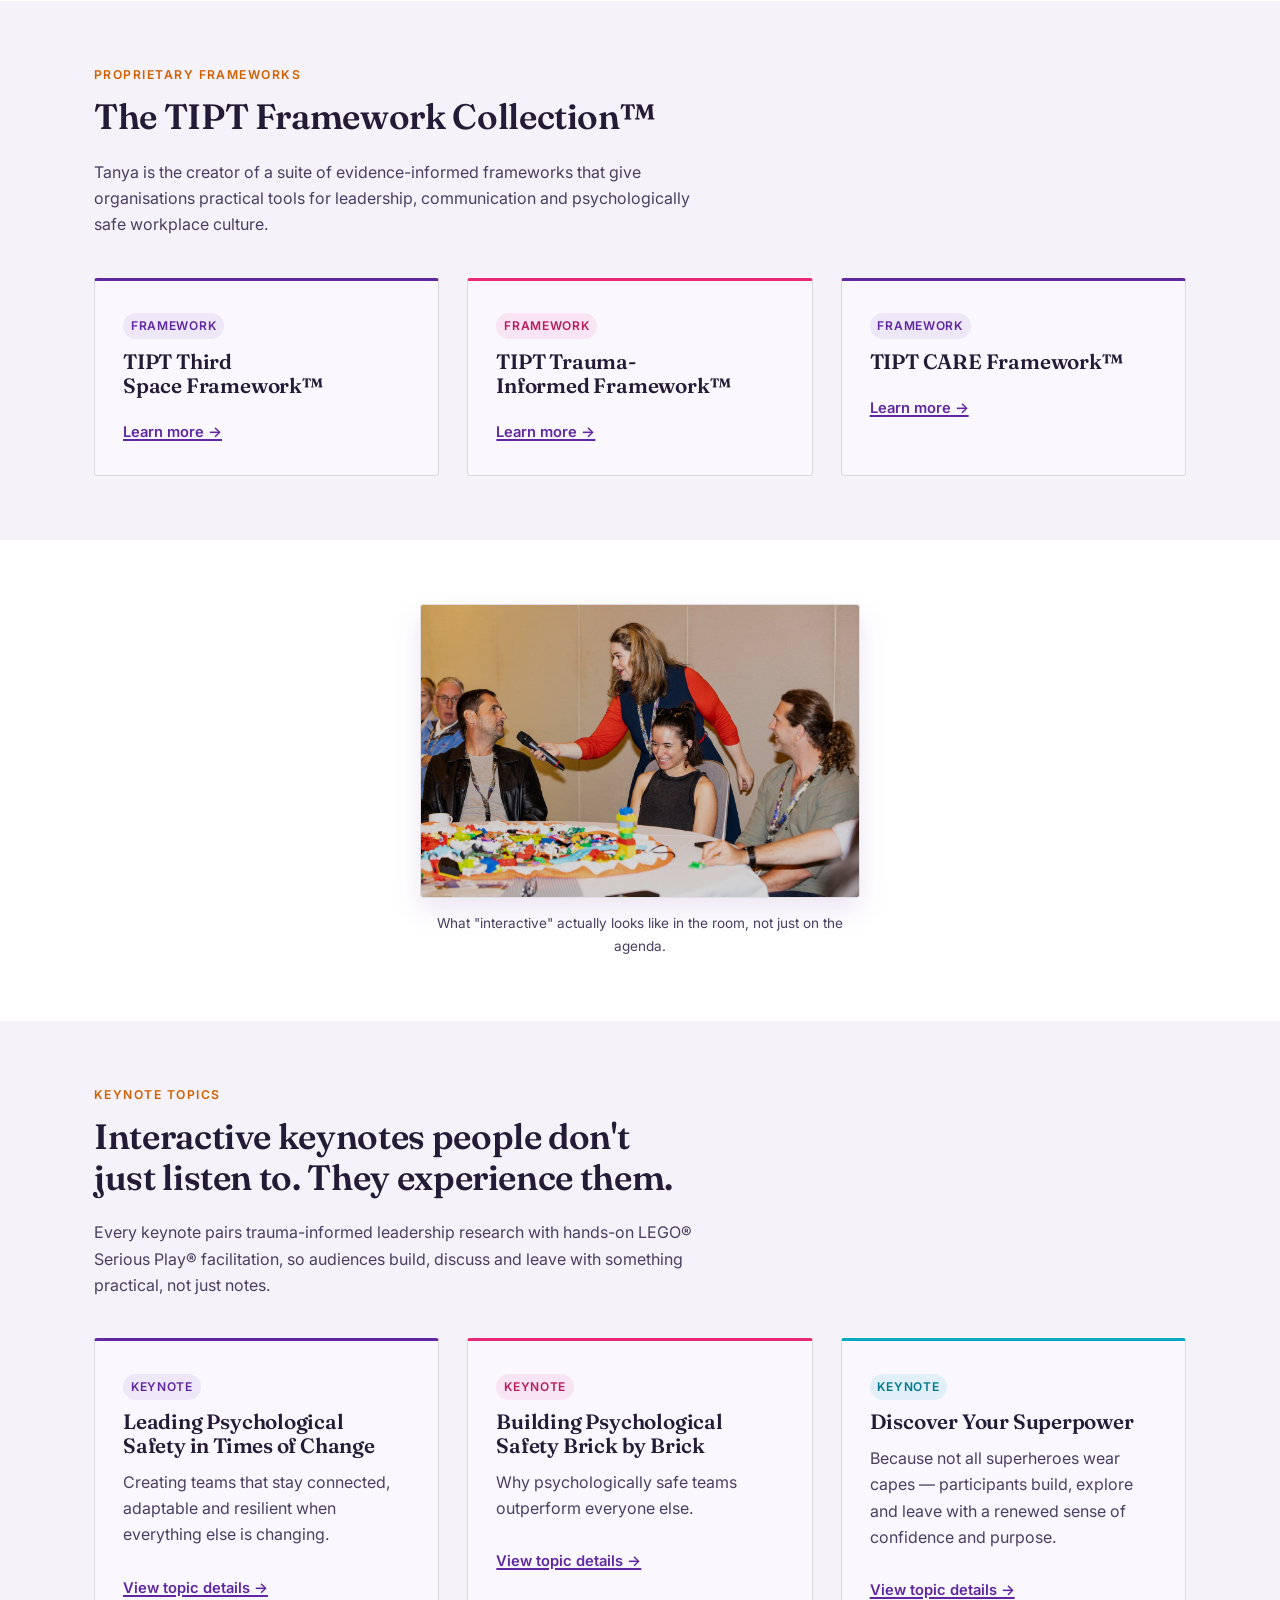
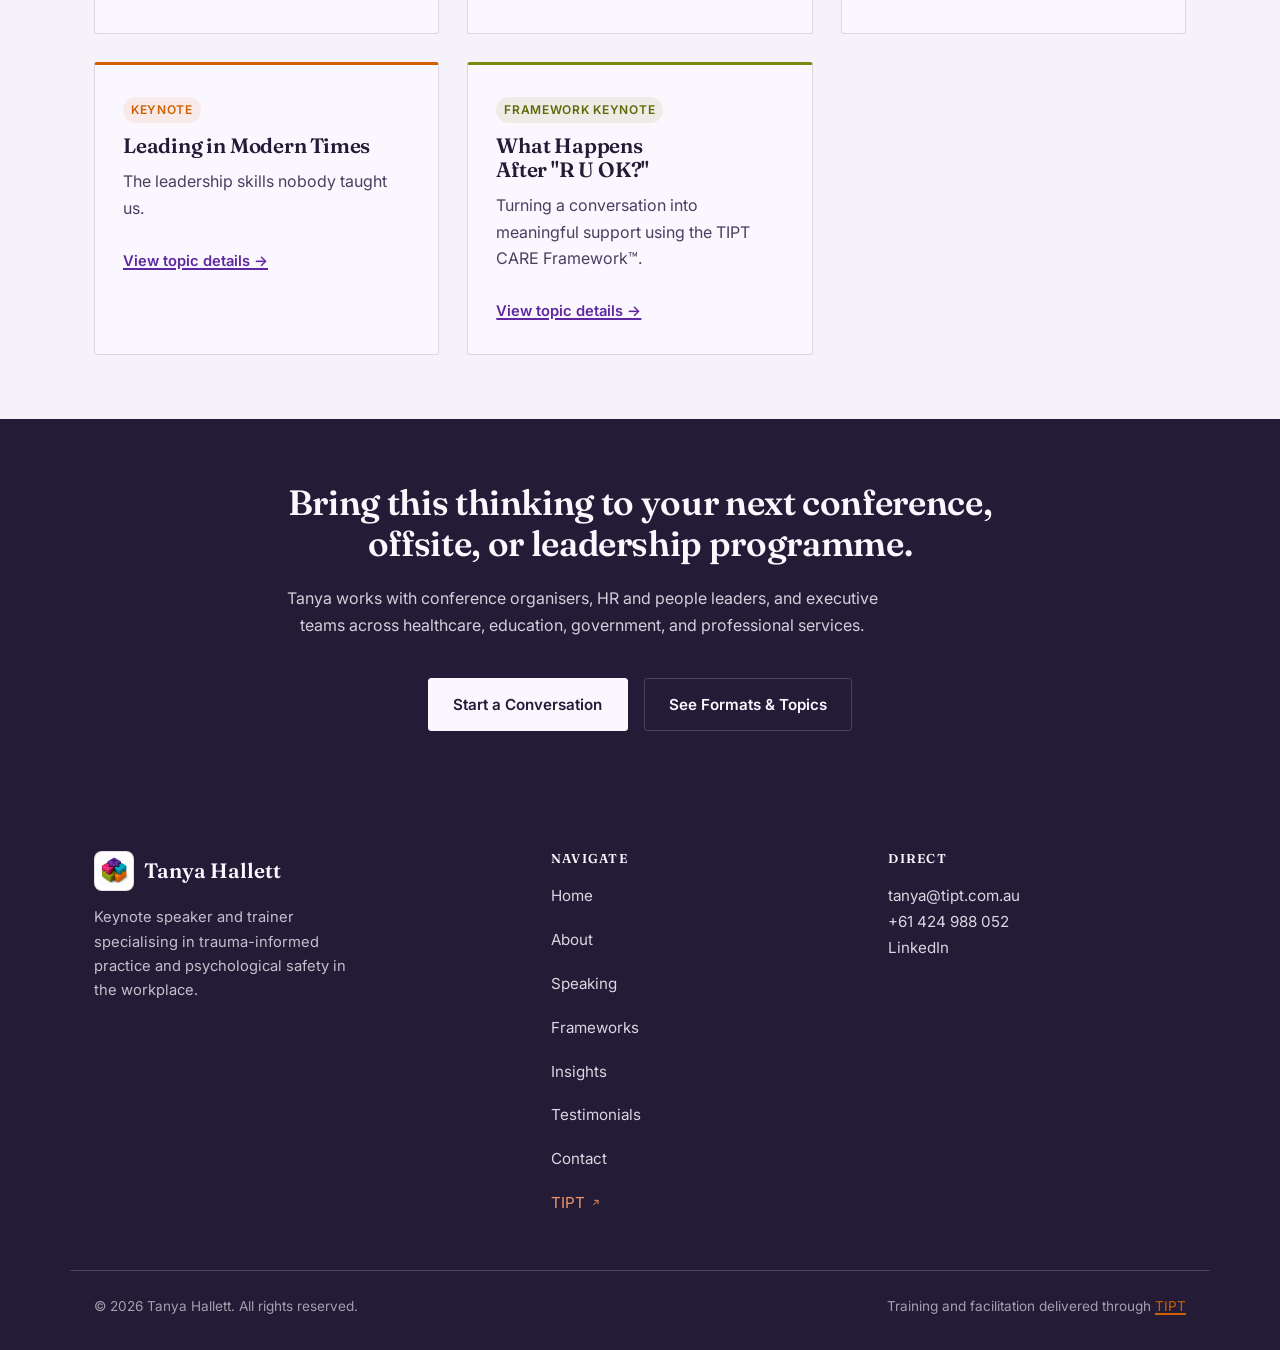
==== commit cd1a3dda: "Add LinkedIn to direct contact, correct response-time copy - Add LinkedIn (linkedin.com/in/tanya-hal" ====
--- a/index.html
+++ b/index.html
@@ -192,7 +192,7 @@
     </nav>
     <div class="footer-contact">
       <h4>Direct</h4>
-      <p><a href="mailto:tanya@tipt.com.au">tanya@tipt.com.au</a><br><a href="tel:+61424988052">+61 424 988 052</a></p>
+      <p><a href="mailto:tanya@tipt.com.au">tanya@tipt.com.au</a><br><a href="tel:+61424988052">+61 424 988 052</a><br><a href="https://www.linkedin.com/in/tanya-hallett" target="_blank" rel="noopener noreferrer">LinkedIn</a></p>
     </div>
   </div>
   <div class="container footer-bottom">
@@ -201,6 +201,6 @@
   </div>
 </footer>
 
-<script src="js/main.js"></script>
+<script src="js/main-v2.js"></script>
 </body>
 </html>
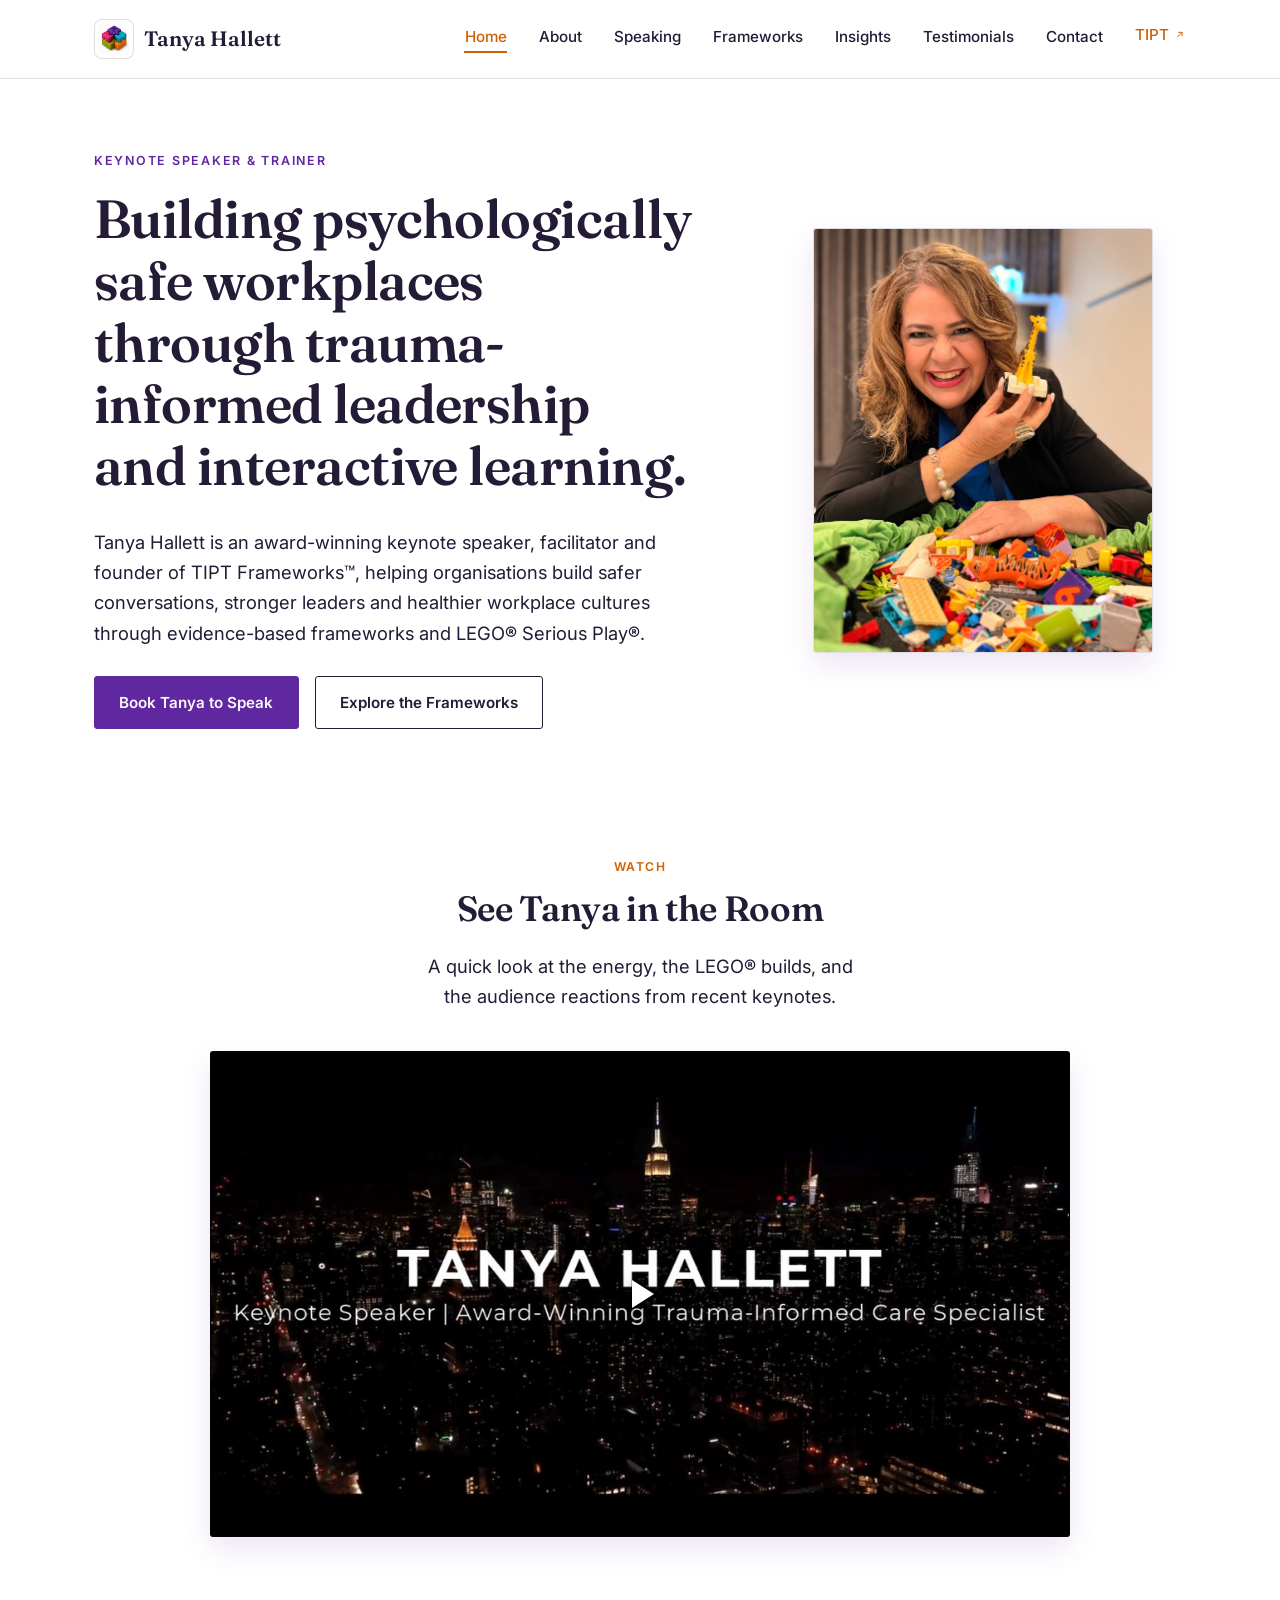
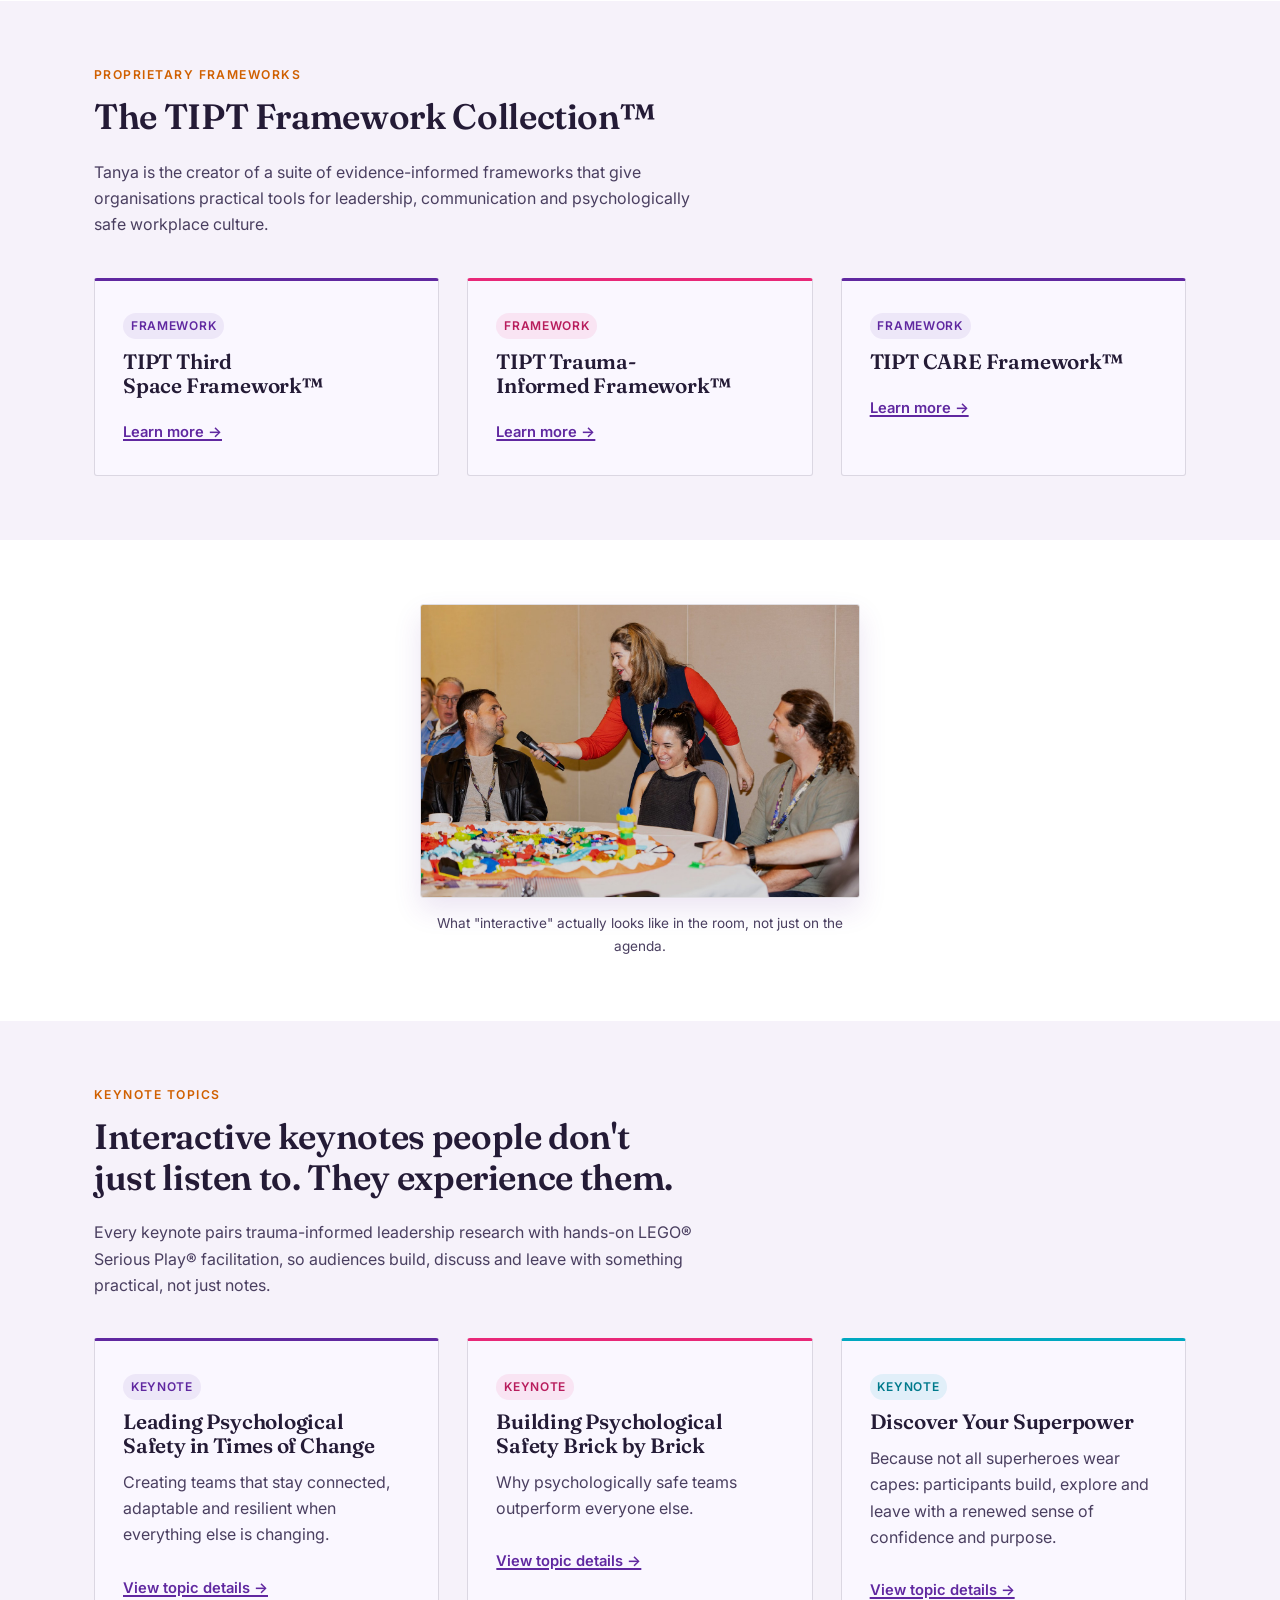
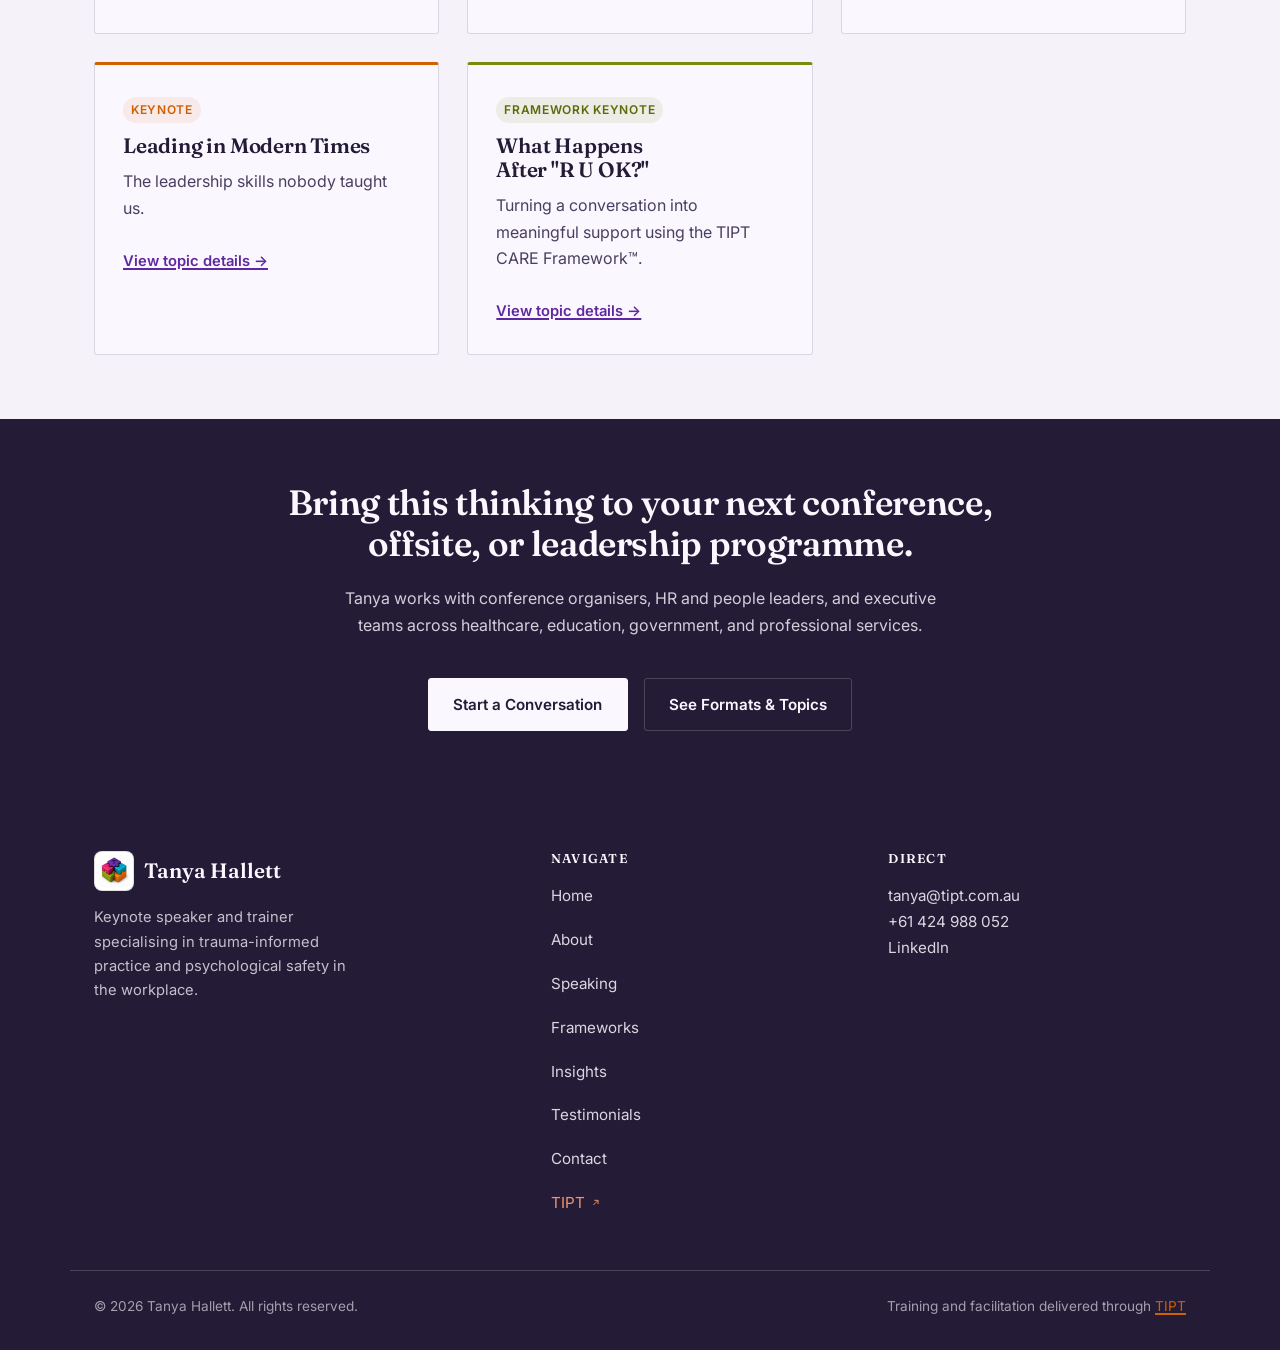
==== commit f950253b: "Copy polish pass: remove em dashes, fix section-head centering, trim redundancy - Replace every em d" ====
--- a/index.html
+++ b/index.html
@@ -3,12 +3,43 @@
 <head>
 <meta charset="UTF-8">
 <meta name="viewport" content="width=device-width, initial-scale=1">
-<title>Tanya Hallett | Keynote Speaker &amp; Founder of TIPT Frameworks™</title>
-<meta name="description" content="Tanya Hallett is an award-winning keynote speaker, facilitator and founder of TIPT Frameworks™, helping organisations build psychologically safe workplaces through trauma-informed leadership and LEGO® Serious Play®.">
+<title>Tanya Hallett | Keynote Speaker &amp; TIPT Frameworks™ Founder</title>
+<meta name="description" content="Tanya Hallett is an award-winning keynote speaker and founder of TIPT Frameworks™, building safer, trauma-informed workplaces through LEGO® Serious Play®.">
+<link rel="canonical" href="https://tanyahallett.com/">
+<meta property="og:type" content="website">
+<meta property="og:site_name" content="Tanya Hallett">
+<meta property="og:title" content="Tanya Hallett | Keynote Speaker &amp; TIPT Frameworks™ Founder">
+<meta property="og:description" content="Tanya Hallett is an award-winning keynote speaker and founder of TIPT Frameworks™, building safer, trauma-informed workplaces through LEGO® Serious Play®.">
+<meta property="og:url" content="https://tanyahallett.com/">
+<meta property="og:image" content="https://tanyahallett.com/images/tanya-black-jacket-lego.jpg">
+<meta name="twitter:card" content="summary_large_image">
+<meta name="twitter:title" content="Tanya Hallett | Keynote Speaker &amp; TIPT Frameworks™ Founder">
+<meta name="twitter:description" content="Tanya Hallett is an award-winning keynote speaker and founder of TIPT Frameworks™, building safer, trauma-informed workplaces through LEGO® Serious Play®.">
+<meta name="twitter:image" content="https://tanyahallett.com/images/tanya-black-jacket-lego.jpg">
 <link rel="preconnect" href="https://fonts.googleapis.com">
 <link rel="preconnect" href="https://fonts.gstatic.com" crossorigin>
 <link href="https://fonts.googleapis.com/css2?family=Fraunces:opsz,wght@9..144,400;9..144,500;9..144,600;9..144,700&family=Inter:wght@400;500;600;700&display=swap" rel="stylesheet">
-<link rel="stylesheet" href="css/style-v4.css">
+<link rel="stylesheet" href="css/style-v6.css">
+<script type="application/ld+json">
+{
+  "@context": "https://schema.org",
+  "@type": "Person",
+  "name": "Tanya Hallett",
+  "jobTitle": "Keynote Speaker & Founder, TIPT Frameworks™",
+  "description": "Tanya Hallett is an award-winning keynote speaker, trauma-informed practice specialist and founder of TIPT (Trauma-Informed Practice Training and Advisory), helping organisations build psychologically safe, trauma-informed workplaces through LEGO® Serious Play®.",
+  "url": "https://tanyahallett.com/",
+  "image": "https://tanyahallett.com/images/tanya-black-jacket-lego.jpg",
+  "sameAs": [
+    "https://www.linkedin.com/in/tanya-hallett",
+    "https://tipt.com.au"
+  ],
+  "worksFor": {
+    "@type": "Organization",
+    "name": "TIPT (Trauma-Informed Practice Training and Advisory)",
+    "url": "https://tipt.com.au"
+  }
+}
+</script>
 </head>
 <body>
 <a class="skip-link" href="#main">Skip to main content</a>
@@ -53,7 +84,7 @@
           <a class="btn btn-secondary" href="frameworks.html">Explore the Frameworks</a>
         </div>
       </div>
-      <img class="hero-photo" src="images/tanya-black-jacket-lego.jpg" alt="Tanya Hallett smiling in a black jacket with LEGO&reg; bricks" width="1400" height="1714">
+      <img class="hero-photo" src="images/tanya-black-jacket-lego.jpg" alt="Tanya Hallett smiling in a black jacket with LEGO&reg; bricks" width="1400" height="1714" fetchpriority="high">
     </div>
   </section>
 
@@ -66,7 +97,7 @@
       </div>
       <div class="video-embed-wrap">
         <button type="button" class="video-embed video-facade" id="speaker-reel-facade" data-video-id="dZGkqgv3TUQ" data-video-title="Tanya Hallett Speaker Reel" aria-label="Play the Tanya Hallett speaker reel">
-          <img src="images/speaker-reel-poster.jpg" alt="" width="1050" height="582">
+          <img src="images/speaker-reel-poster.jpg" alt="" width="1050" height="582" loading="lazy">
           <span class="video-play" aria-hidden="true"><svg viewBox="0 0 24 24" fill="currentColor"><path d="M8 5v14l11-7z"/></svg></span>
         </button>
       </div>
@@ -132,7 +163,7 @@
         <div class="card card-teal">
           <span class="tag">Keynote</span>
           <h3>Discover Your Superpower</h3>
-          <p>Because not all superheroes wear capes &mdash; participants build, explore and leave with a renewed sense of confidence and purpose.</p>
+          <p>Because not all superheroes wear capes: participants build, explore and leave with a renewed sense of confidence and purpose.</p>
           <a class="card-link" href="speaking.html#discover-your-superpower"><span class="cta-inline">View topic details →</span></a>
         </div>
         <div class="card card-orange">
--- a/css/style-v6.css
+++ b/css/style-v6.css
@@ -0,0 +1,1249 @@
+/* ==========================================================================
+   Tanya Hallett: design tokens & base
+   ========================================================================== */
+
+:root {
+  --ink: #241B36;
+  --ink-soft: #4A3F60;
+  --paper: #FFFFFF;
+  --panel: #F6F2FA;
+  --purple: #6028A0;
+  --purple-dark: #45197A;
+  --orange: #D06000;
+  --orange-dark: #A34C00;
+  --pink: #E82878;
+  --pink-dark: #B81D5D;
+  --teal: #00A8C0;
+  --teal-dark: #007A8C;
+  --green: #7C8A0E;
+  --green-dark: #5E6A0A;
+  --on-dark-accent: #F0956A;
+  --cream: #FAF7FF;
+  --border: rgba(36, 27, 54, 0.14);
+  --border-on-dark: rgba(250, 247, 255, 0.18);
+  --shadow: 0 12px 28px rgba(96, 40, 160, 0.12);
+  --radius: 3px;
+  --max-width: 1140px;
+  --font-display: 'Fraunces', Georgia, 'Times New Roman', serif;
+  --font-body: 'Inter', -apple-system, BlinkMacSystemFont, 'Segoe UI', sans-serif;
+  --speed: 180ms;
+}
+
+* , *::before, *::after { box-sizing: border-box; }
+
+html { scroll-behavior: smooth; }
+
+@media (prefers-reduced-motion: reduce) {
+  html { scroll-behavior: auto; }
+  * , *::before, *::after {
+    animation-duration: 0.01ms !important;
+    animation-iteration-count: 1 !important;
+    transition-duration: 0.01ms !important;
+    scroll-behavior: auto !important;
+  }
+}
+
+body {
+  margin: 0;
+  background: var(--paper);
+  color: var(--ink);
+  font-family: var(--font-body);
+  font-size: 1rem;
+  line-height: 1.65;
+  -webkit-font-smoothing: antialiased;
+}
+
+body.nav-open { overflow: hidden; }
+
+h1, h2, h3, h4 {
+  font-family: var(--font-display);
+  font-weight: 600;
+  line-height: 1.15;
+  letter-spacing: -0.01em;
+  margin: 0 0 0.6em;
+  color: var(--ink);
+}
+
+h1 { font-size: clamp(2.1rem, 4.2vw, 3.4rem); font-weight: 600; }
+h2 { font-size: clamp(1.6rem, 2.8vw, 2.2rem); }
+h3 { font-size: 1.3rem; }
+h4 { font-size: 1.05rem; }
+
+p { margin: 0 0 1em; color: var(--ink-soft); max-width: 62ch; }
+p.lede { font-size: 1.15rem; color: var(--ink); max-width: 58ch; }
+
+.lede,
+.hero p,
+h1, h2, h3 {
+  text-wrap: balance;
+}
+
+.urgency-banner p,
+.topic-availability,
+p.lede + p,
+.cta-band p {
+  text-wrap: pretty;
+}
+
+a { color: var(--purple); text-decoration-thickness: 1.5px; text-underline-offset: 2px; }
+a:hover { color: var(--purple-dark); }
+
+.cta-inline { white-space: nowrap; }
+
+ul, ol { padding-left: 1.2em; color: var(--ink-soft); }
+li { margin-bottom: 0.4em; }
+
+img, svg { max-width: 100%; display: block; }
+
+.container {
+  max-width: var(--max-width);
+  margin-inline: auto;
+  padding-inline: 1.5rem;
+}
+
+/* Visible keyboard focus everywhere */
+a:focus-visible,
+button:focus-visible,
+input:focus-visible,
+textarea:focus-visible,
+[tabindex]:focus-visible {
+  outline: 3px solid var(--orange);
+  outline-offset: 3px;
+  border-radius: 2px;
+}
+
+.skip-link {
+  position: absolute;
+  left: -9999px;
+  top: 0;
+  background: var(--ink);
+  color: var(--cream);
+  padding: 0.75em 1.25em;
+  z-index: 1000;
+  border-radius: 0 0 var(--radius) 0;
+}
+.skip-link:focus {
+  left: 0;
+}
+
+/* ==========================================================================
+   Buttons
+   ========================================================================== */
+
+.btn {
+  display: inline-flex;
+  align-items: center;
+  gap: 0.5em;
+  font-family: var(--font-body);
+  font-weight: 600;
+  font-size: 0.95rem;
+  padding: 0.85em 1.6em;
+  border-radius: var(--radius);
+  text-decoration: none;
+  border: 1.5px solid transparent;
+  cursor: pointer;
+  transition: background var(--speed) ease, color var(--speed) ease, border-color var(--speed) ease, transform var(--speed) ease;
+}
+.btn:hover { transform: translateY(-1px); }
+
+.btn-primary {
+  background: var(--purple);
+  color: var(--cream);
+  border-color: var(--purple);
+}
+.btn-primary:hover { background: var(--purple-dark); color: var(--cream); border-color: var(--purple-dark); }
+
+.btn-secondary {
+  background: transparent;
+  color: var(--ink);
+  border-color: var(--ink);
+}
+.btn-secondary:hover { background: var(--ink); color: var(--cream); }
+
+.btn.btn-on-dark {
+  background: var(--cream);
+  color: var(--ink);
+  border-color: var(--cream);
+}
+.btn.btn-on-dark:hover { background: transparent; color: var(--cream); }
+
+.btn-outline-on-dark {
+  background: transparent;
+  color: var(--cream);
+  border-color: var(--border-on-dark);
+}
+.btn-outline-on-dark:hover { background: var(--border-on-dark); }
+
+.cta-row { display: flex; flex-wrap: wrap; gap: 1rem; margin-top: 1.75rem; }
+
+/* ==========================================================================
+   Header / Nav
+   ========================================================================== */
+
+.site-header {
+  position: sticky;
+  top: 0;
+  z-index: 200;
+  background: var(--paper);
+  border-bottom: 1px solid var(--border);
+}
+
+.header-inner {
+  display: flex;
+  align-items: center;
+  justify-content: space-between;
+  padding-block: 1.1rem;
+  gap: 1rem;
+}
+
+.logo {
+  font-family: var(--font-display);
+  font-weight: 600;
+  font-size: 1.3rem;
+  color: var(--ink);
+  text-decoration: none;
+  display: flex;
+  align-items: center;
+  gap: 0.6rem;
+}
+.logo:hover { color: var(--purple); }
+.logo-mark {
+  width: 40px;
+  height: 40px;
+  flex-shrink: 0;
+  background: #FFFFFF;
+  border-radius: 8px;
+  padding: 3px;
+  border: 1px solid var(--border);
+}
+
+.primary-nav ul {
+  display: flex;
+  align-items: center;
+  gap: 1.9rem;
+  list-style: none;
+  margin: 0;
+  padding: 0;
+}
+
+.primary-nav a {
+  color: var(--ink);
+  text-decoration: none;
+  font-weight: 500;
+  font-size: 0.95rem;
+  padding: 0.3rem 0.05rem;
+  border-bottom: 2px solid transparent;
+  transition: border-color var(--speed) ease, color var(--speed) ease;
+}
+.primary-nav a:hover,
+.primary-nav a:focus-visible { border-bottom-color: var(--purple); }
+.primary-nav a.active { border-bottom-color: var(--orange); color: var(--orange); }
+
+.external-link {
+  display: inline-flex !important;
+  align-items: center;
+  gap: 0.35em;
+  color: var(--orange) !important;
+}
+.external-link:hover,
+.external-link:focus-visible { border-bottom-color: var(--orange) !important; color: var(--orange-dark) !important; }
+.external-link svg { width: 0.75em; height: 0.75em; }
+
+.nav-toggle {
+  display: none;
+  flex-direction: column;
+  justify-content: center;
+  gap: 5px;
+  width: 42px;
+  height: 42px;
+  background: transparent;
+  border: 1.5px solid var(--border);
+  border-radius: var(--radius);
+  cursor: pointer;
+  padding: 0;
+}
+.nav-toggle span {
+  display: block;
+  width: 20px;
+  height: 2px;
+  background: var(--ink);
+  margin-inline: auto;
+  transition: transform var(--speed) ease, opacity var(--speed) ease;
+}
+.nav-toggle[aria-expanded="true"] span:nth-child(1) { transform: translateY(7px) rotate(45deg); }
+.nav-toggle[aria-expanded="true"] span:nth-child(2) { opacity: 0; }
+.nav-toggle[aria-expanded="true"] span:nth-child(3) { transform: translateY(-7px) rotate(-45deg); }
+
+@media (max-width: 860px) {
+  .nav-toggle { display: flex; }
+
+  .primary-nav {
+    position: fixed;
+    inset: 0 0 0 32%;
+    z-index: 195;
+    background: var(--ink);
+    padding: 6rem 2rem 2rem;
+    transform: translateX(100%);
+    transition: transform var(--speed) ease;
+    overflow-y: auto;
+  }
+  .primary-nav.is-open { transform: translateX(0); }
+
+  .primary-nav ul {
+    flex-direction: column;
+    align-items: flex-start;
+    gap: 1.5rem;
+  }
+  .primary-nav a { color: var(--cream); font-size: 1.15rem; }
+  .primary-nav a.active { color: var(--orange); }
+  .external-link { color: var(--on-dark-accent) !important; }
+
+  .nav-backdrop {
+    display: none;
+    position: fixed;
+    inset: 0;
+    background: rgba(36, 27, 54, 0.4);
+    z-index: 190;
+  }
+  .nav-backdrop.is-open { display: block; }
+}
+
+/* ==========================================================================
+   Urgency banner
+   ========================================================================== */
+
+.urgency-banner {
+  background: var(--orange);
+  color: #fff;
+}
+.urgency-banner .container {
+  padding-block: 0.75rem;
+  text-align: center;
+}
+.urgency-banner p {
+  margin: 0;
+  font-size: 0.92rem;
+  font-weight: 600;
+}
+.urgency-banner a {
+  color: #fff;
+  text-decoration: underline;
+  text-underline-offset: 2px;
+}
+.urgency-banner a:hover { color: var(--cream); }
+
+/* ==========================================================================
+   Logo motif
+   ========================================================================== */
+
+.rings-divider {
+  display: flex;
+  align-items: center;
+  justify-content: center;
+  gap: 1.5rem;
+  padding: 2.5rem 0;
+}
+.rings-divider::before,
+.rings-divider::after {
+  content: "";
+  flex: 1 1 auto;
+  max-width: 220px;
+  height: 8px;
+  border-radius: 2px;
+  opacity: 0.55;
+  background-image: repeating-linear-gradient(
+    90deg,
+    var(--purple) 0 20px,
+    transparent 20px 23px,
+    var(--orange) 23px 43px,
+    transparent 43px 46px,
+    var(--pink) 46px 66px,
+    transparent 66px 69px,
+    var(--teal) 69px 89px,
+    transparent 89px 92px,
+    var(--green) 92px 112px,
+    transparent 112px 115px
+  );
+  background-size: 115px 8px;
+}
+.rings-divider img { width: 56px; height: 56px; object-fit: contain; flex-shrink: 0; }
+@media (max-width: 640px) {
+  .rings-divider::before, .rings-divider::after { max-width: 48px; }
+}
+
+.hero-logo {
+  width: min(240px, 55vw);
+  height: auto;
+  margin-inline: auto;
+}
+
+.hero-photo {
+  width: min(340px, 70vw);
+  height: auto;
+  aspect-ratio: 4 / 5;
+  object-fit: cover;
+  object-position: 50% 12%;
+  border-radius: var(--radius);
+  border: 1px solid var(--border);
+  box-shadow: var(--shadow);
+  margin-inline: auto;
+}
+
+/* ==========================================================================
+   Hero
+   ========================================================================== */
+
+.hero {
+  padding-block: 4.5rem 4rem;
+}
+.hero-grid {
+  display: grid;
+  grid-template-columns: 1.1fr 0.7fr;
+  gap: 3rem;
+  align-items: center;
+}
+.hero-eyebrow {
+  text-transform: uppercase;
+  letter-spacing: 0.14em;
+  font-size: 0.78rem;
+  font-weight: 600;
+  color: var(--purple);
+  margin-bottom: 1rem;
+  display: block;
+}
+.hero h1 { margin-bottom: 0.55em; }
+
+@media (max-width: 860px) {
+  .hero-grid { grid-template-columns: 1fr; text-align: left; }
+  .hero-logo { display: none; }
+  .hero-photo { width: min(260px, 60vw); order: -1; }
+}
+
+/* ==========================================================================
+   Sections & panels
+   ========================================================================== */
+
+section.block { padding-block: 4rem; }
+.panel { background: var(--panel); }
+.dark {
+  background: var(--ink);
+  color: var(--cream);
+}
+.dark h1, .dark h2, .dark h3, .dark h4 { color: var(--cream); }
+.dark p { color: rgba(250, 247, 255, 0.82); }
+.dark a { color: var(--cream); }
+
+.section-head { max-width: 46rem; margin-bottom: 2.5rem; }
+.section-head.center { margin-inline: auto; text-align: center; }
+.section-head.center p { margin-inline: auto; }
+.kicker {
+  text-transform: uppercase;
+  letter-spacing: 0.12em;
+  font-size: 0.76rem;
+  font-weight: 600;
+  color: var(--orange);
+  display: block;
+  margin-bottom: 0.75rem;
+}
+.dark .kicker { color: var(--on-dark-accent); }
+
+/* ==========================================================================
+   Cards & grids
+   ========================================================================== */
+
+.grid {
+  display: grid;
+  gap: 1.75rem;
+}
+.grid-3 { grid-template-columns: repeat(3, 1fr); }
+.grid-2 { grid-template-columns: repeat(2, 1fr); }
+
+.topics-footnote {
+  margin-top: 2.25rem;
+  padding-top: 1.75rem;
+  border-top: 1px solid var(--border);
+  color: var(--ink-soft);
+}
+@media (max-width: 860px) {
+  .grid-3, .grid-2 { grid-template-columns: 1fr; }
+}
+
+.card {
+  position: relative;
+  background: var(--cream);
+  border: 1px solid var(--border);
+  border-top: 3px solid var(--purple);
+  border-radius: var(--radius);
+  padding: 1.9rem 1.75rem;
+}
+
+.card-badge {
+  position: absolute;
+  top: -0.7rem;
+  right: 1.25rem;
+  background: var(--orange);
+  color: #fff;
+  font-size: 0.7rem;
+  font-weight: 700;
+  text-transform: uppercase;
+  letter-spacing: 0.05em;
+  padding: 0.35em 0.85em;
+  border-radius: 999px;
+  box-shadow: var(--shadow);
+}
+.card h3 { margin-bottom: 0.5em; }
+.card p:last-child { margin-bottom: 0; }
+.card .tag {
+  display: inline-block;
+  font-size: 0.75rem;
+  font-weight: 600;
+  text-transform: uppercase;
+  letter-spacing: 0.06em;
+  color: var(--purple);
+  background: rgba(96, 40, 160, 0.08);
+  padding: 0.25em 0.65em;
+  border-radius: 999px;
+  margin-bottom: 0.9em;
+}
+
+.card-orange { border-top-color: var(--orange); }
+.card-orange .tag { color: var(--orange); background: rgba(208, 96, 0, 0.09); }
+
+.card-pink { border-top-color: var(--pink); }
+.card-pink .tag { color: var(--pink-dark); background: rgba(232, 40, 120, 0.09); }
+
+.card-teal { border-top-color: var(--teal); }
+.card-teal .tag { color: var(--teal-dark); background: rgba(0, 168, 192, 0.1); }
+
+.card-green { border-top-color: var(--green); }
+.card-green .tag { color: var(--green-dark); background: rgba(124, 138, 14, 0.1); }
+
+.card-link {
+  display: inline-block;
+  margin-top: 0.75rem;
+  font-weight: 600;
+  font-size: 0.92rem;
+}
+
+.card-links {
+  display: flex;
+  flex-wrap: wrap;
+  align-items: center;
+  gap: 0.4rem 1.1rem;
+}
+.card-links .card-link { margin-top: 0; }
+.card-link-muted { color: var(--ink-soft); }
+.card-link-muted:hover { color: var(--ink); }
+
+/* ==========================================================================
+   Keynote accordion
+   ========================================================================== */
+
+.keynote-accordion {
+  display: flex;
+  flex-direction: column;
+  gap: 1.25rem;
+  margin-top: 1.5rem;
+}
+
+.keynote-accordion-item {
+  background: var(--cream);
+  border: 1px solid var(--border);
+  border-top: 3px solid var(--purple);
+  border-radius: var(--radius);
+}
+
+.keynote-accordion-item summary {
+  position: relative;
+  list-style: none;
+  cursor: pointer;
+  padding: 1.9rem 3rem 1.9rem 1.75rem;
+}
+.keynote-accordion-item summary::-webkit-details-marker,
+.keynote-accordion-item summary::marker { display: none; content: ""; }
+.keynote-accordion-item summary .tag {
+  display: inline-block;
+  font-size: 0.75rem;
+  font-weight: 600;
+  text-transform: uppercase;
+  letter-spacing: 0.06em;
+  color: var(--purple);
+  background: rgba(96, 40, 160, 0.08);
+  padding: 0.25em 0.65em;
+  border-radius: 999px;
+  margin-bottom: 0.9em;
+}
+.keynote-accordion-item summary h3 { margin-bottom: 0.5em; }
+.keynote-accordion-item summary .lede { font-size: 1rem; color: var(--ink-soft); margin-bottom: 0; max-width: 46rem; }
+
+.accordion-icon {
+  position: absolute;
+  top: 1.9rem;
+  right: 1.75rem;
+  width: 1.1rem;
+  height: 1.1rem;
+}
+.accordion-icon::before,
+.accordion-icon::after {
+  content: "";
+  position: absolute;
+  background: var(--orange);
+  transition: transform var(--speed) ease;
+}
+.accordion-icon::before { top: 50%; left: 0; width: 100%; height: 2px; transform: translateY(-50%); }
+.accordion-icon::after { left: 50%; top: 0; width: 2px; height: 100%; transform: translateX(-50%); }
+.keynote-accordion-item[open] .accordion-icon::after { transform: translateX(-50%) scaleY(0); }
+
+.keynote-accordion-item.card-orange { border-top-color: var(--orange); }
+.keynote-accordion-item.card-orange summary .tag { color: var(--orange); background: rgba(208, 96, 0, 0.09); }
+.keynote-accordion-item.card-pink { border-top-color: var(--pink); }
+.keynote-accordion-item.card-pink summary .tag { color: var(--pink-dark); background: rgba(232, 40, 120, 0.09); }
+.keynote-accordion-item.card-teal { border-top-color: var(--teal); }
+.keynote-accordion-item.card-teal summary .tag { color: var(--teal-dark); background: rgba(0, 168, 192, 0.1); }
+.keynote-accordion-item.card-green { border-top-color: var(--green); }
+.keynote-accordion-item.card-green summary .tag { color: var(--green-dark); background: rgba(124, 138, 14, 0.1); }
+
+.keynote-accordion-body {
+  padding: 0 1.75rem 1.9rem;
+  max-width: 46rem;
+}
+.keynote-accordion-body h4 { margin-top: 1.75rem; margin-bottom: 0.75rem; }
+
+/* ==========================================================================
+   FAQ accordion
+   ========================================================================== */
+
+.faq-item {
+  background: var(--cream);
+  border: 1px solid var(--border);
+  border-radius: var(--radius);
+  padding: 1.25rem 1.5rem;
+}
+.faq-item + .faq-item { margin-top: 1rem; }
+.faq-item summary {
+  cursor: pointer;
+  list-style: none;
+  display: flex;
+  align-items: center;
+  justify-content: space-between;
+  gap: 1rem;
+  font-family: var(--font-display);
+  font-weight: 600;
+  color: var(--ink);
+  font-size: 1.05rem;
+}
+.faq-item summary::-webkit-details-marker,
+.faq-item summary::marker { display: none; content: ""; }
+.faq-item summary::after {
+  content: "+";
+  font-size: 1.4rem;
+  line-height: 1;
+  color: var(--orange);
+  flex-shrink: 0;
+  transition: transform var(--speed) ease;
+}
+.faq-item[open] summary::after { transform: rotate(45deg); }
+.faq-item p { margin-top: 0.9rem; margin-bottom: 0; }
+
+/* ==========================================================================
+   Testimonials
+   ========================================================================== */
+
+.testimonial-card {
+  background: var(--cream);
+  border: 1px solid var(--border);
+  border-radius: var(--radius);
+  padding: 2rem 1.9rem;
+  display: flex;
+  flex-direction: column;
+}
+.testimonial-quote {
+  font-family: var(--font-display);
+  font-size: 1.2rem;
+  color: var(--ink);
+  margin-bottom: 1.25rem;
+  line-height: 1.5;
+}
+.testimonial-quote::before { content: "\201C"; color: var(--orange); }
+.testimonial-quote::after { content: "\201D"; color: var(--orange); }
+.testimonial-attribution { font-size: 0.9rem; color: var(--ink-soft); margin-top: auto; }
+.testimonial-attribution strong { color: var(--ink); display: block; }
+.placeholder-flag {
+  font-size: 0.72rem;
+  text-transform: uppercase;
+  letter-spacing: 0.06em;
+  color: var(--orange);
+  font-weight: 700;
+}
+
+.press-row {
+  display: flex;
+  flex-wrap: wrap;
+  gap: 1rem;
+  margin-top: 1.5rem;
+}
+.press-chip {
+  border: 1px solid var(--border);
+  border-left: 3px solid var(--purple);
+  border-radius: var(--radius);
+  padding: 1.1rem 1.5rem;
+  font-family: var(--font-display);
+  font-weight: 600;
+  color: var(--ink-soft);
+  font-size: 1rem;
+  background: var(--cream);
+  box-shadow: 0 4px 10px rgba(36, 27, 54, 0.05);
+}
+.press-chip:nth-child(5n+2) { border-left-color: var(--orange); }
+.press-chip:nth-child(5n+3) { border-left-color: var(--pink); }
+.press-chip:nth-child(5n+4) { border-left-color: var(--teal); }
+.press-chip:nth-child(5n+5) { border-left-color: var(--green); }
+
+/* ==========================================================================
+   Video embeds & media cards
+   ========================================================================== */
+
+.video-embed-wrap {
+  max-width: 860px;
+  margin: 0 auto;
+}
+.video-embed {
+  position: relative;
+  width: 100%;
+  padding-top: 56.25%;
+  border-radius: var(--radius);
+  overflow: hidden;
+  border: 1px solid var(--border);
+  box-shadow: var(--shadow);
+  background: #000;
+}
+.video-embed iframe {
+  position: absolute;
+  inset: 0;
+  width: 100%;
+  height: 100%;
+  border: 0;
+}
+
+.video-facade {
+  display: block;
+  padding-inline: 0;
+  padding-bottom: 0;
+  margin: 0;
+  font: inherit;
+  text-align: inherit;
+  color: inherit;
+  appearance: none;
+  cursor: pointer;
+}
+.video-facade img {
+  position: absolute;
+  inset: 0;
+  width: 100%;
+  height: 100%;
+  object-fit: cover;
+}
+.video-facade .video-play svg { transition: transform var(--speed) ease; }
+.video-facade:hover .video-play svg,
+.video-facade:focus-visible .video-play svg { transform: scale(1.08); }
+
+.video-grid {
+  display: grid;
+  grid-template-columns: repeat(3, 1fr);
+  gap: 1.5rem;
+  margin-top: 2.5rem;
+}
+@media (max-width: 860px) {
+  .video-grid { grid-template-columns: repeat(2, 1fr); }
+}
+@media (max-width: 640px) {
+  .video-grid { grid-template-columns: 1fr; }
+}
+.video-card {
+  display: block;
+  background: var(--cream);
+  border: 1px solid var(--border);
+  border-radius: var(--radius);
+  overflow: hidden;
+  text-decoration: none;
+  transition: transform var(--speed) ease, box-shadow var(--speed) ease;
+}
+.video-card:hover {
+  transform: translateY(-3px);
+  box-shadow: var(--shadow);
+}
+.video-thumb {
+  position: relative;
+  display: block;
+  aspect-ratio: 16 / 9;
+  background: var(--panel);
+}
+.video-thumb img {
+  width: 100%;
+  height: 100%;
+  object-fit: cover;
+}
+.video-play {
+  position: absolute;
+  inset: 0;
+  display: flex;
+  align-items: center;
+  justify-content: center;
+}
+.video-play svg {
+  width: 3rem;
+  height: 3rem;
+  color: #fff;
+  filter: drop-shadow(0 2px 6px rgba(0, 0, 0, 0.45));
+}
+.video-info {
+  display: block;
+  padding: 1.1rem 1.25rem 1.3rem;
+}
+.video-source {
+  display: block;
+  font-size: 0.72rem;
+  text-transform: uppercase;
+  letter-spacing: 0.06em;
+  color: var(--orange);
+  font-weight: 700;
+  margin-bottom: 0.4em;
+}
+.video-title {
+  display: block;
+  font-family: var(--font-display);
+  font-weight: 600;
+  color: var(--ink);
+  font-size: 1.02rem;
+  line-height: 1.3;
+}
+
+/* ==========================================================================
+   About page bits
+   ========================================================================== */
+
+.bio-grid {
+  display: grid;
+  grid-template-columns: 360px minmax(0, 40rem);
+  gap: 3rem;
+  align-items: start;
+}
+.headshot-placeholder {
+  aspect-ratio: 4 / 5;
+  background: var(--panel);
+  border: 1px dashed var(--border);
+  border-radius: var(--radius);
+  display: flex;
+  align-items: center;
+  justify-content: center;
+  text-align: center;
+  color: var(--ink-soft);
+  font-size: 0.85rem;
+  padding: 1rem;
+}
+.headshot-photo {
+  width: 100%;
+  aspect-ratio: 4 / 5;
+  object-fit: cover;
+  object-position: 50% 20%;
+  border-radius: var(--radius);
+  border: 1px solid var(--border);
+  box-shadow: var(--shadow);
+}
+@media (max-width: 720px) {
+  .bio-grid { grid-template-columns: 1fr; }
+  .headshot-placeholder, .headshot-photo { max-width: 340px; }
+}
+
+.differentiator-figure {
+  margin: 2rem auto 0;
+}
+.differentiator-figure.figure-compact {
+  max-width: 440px;
+}
+.container > .differentiator-figure:first-child {
+  margin-top: 0;
+}
+.differentiator-figure img {
+  width: 100%;
+  height: auto;
+  border-radius: var(--radius);
+  border: 1px solid var(--border);
+  box-shadow: var(--shadow);
+}
+.differentiator-figure figcaption {
+  margin-top: 0.9rem;
+  font-size: 0.85rem;
+  color: var(--ink-soft);
+  text-align: center;
+}
+.differentiator-note {
+  max-width: 46rem;
+  margin: 1.75rem auto 0;
+  text-align: center;
+}
+
+.philosophy-grid {
+  display: grid;
+  grid-template-columns: 320px 1fr;
+  gap: 3rem;
+  align-items: start;
+}
+.philosophy-photo {
+  width: 100%;
+  aspect-ratio: 4 / 5;
+  object-fit: cover;
+  object-position: 50% 20%;
+  border-radius: var(--radius);
+  border: 1px solid var(--border);
+  box-shadow: var(--shadow);
+  position: sticky;
+  top: 6rem;
+  z-index: 1;
+}
+@media (max-width: 860px) {
+  .philosophy-grid { grid-template-columns: 1fr; }
+  .philosophy-photo { max-width: 340px; position: static; }
+}
+
+.principle-list { display: grid; gap: 1.75rem; margin-top: 1.5rem; }
+.principle {
+  border-left: 3px solid var(--purple);
+  padding-left: 1.5rem;
+}
+.principle.orange { border-left-color: var(--orange); }
+.principle h3 { margin-bottom: 0.3em; }
+
+/* ==========================================================================
+   Speaking page: format table / audience
+   ========================================================================== */
+
+.format-card { display: flex; flex-direction: column; height: 100%; }
+.format-meta {
+  list-style: none;
+  padding: 0;
+  margin: 1rem 0 0;
+  font-size: 0.9rem;
+}
+.format-meta li {
+  display: flex;
+  justify-content: space-between;
+  gap: 1rem;
+  padding: 0.5rem 0;
+  border-top: 1px solid var(--border);
+}
+.format-meta li:first-child { border-top: none; }
+.format-meta span:first-child { color: var(--ink-soft); }
+.format-meta span:last-child { color: var(--ink); font-weight: 600; text-align: right; }
+
+.audience-grid {
+  display: grid;
+  grid-template-columns: repeat(3, 1fr);
+  gap: 1rem;
+  list-style: none;
+  padding: 0;
+  margin: 0;
+}
+.audience-grid li {
+  background: var(--cream);
+  border: 1px solid var(--border);
+  border-radius: var(--radius);
+  padding: 1.1rem 1.25rem;
+  color: var(--ink);
+  font-weight: 500;
+  margin: 0;
+}
+@media (max-width: 860px) {
+  .audience-grid { grid-template-columns: repeat(2, 1fr); }
+}
+
+.sector-strip {
+  display: flex;
+  flex-wrap: wrap;
+  align-items: center;
+  justify-content: center;
+  list-style: none;
+  padding: 0;
+  margin: 0;
+  gap: 0.75rem;
+}
+.sector-strip li {
+  font-family: var(--font-display);
+  font-size: 0.95rem;
+  font-weight: 600;
+  color: #fff;
+  letter-spacing: 0.01em;
+  padding: 0.55rem 1.3rem;
+  border-radius: 999px;
+}
+.sector-strip li:nth-child(5n+1) { background: var(--purple); }
+.sector-strip li:nth-child(5n+2) { background: var(--orange); }
+.sector-strip li:nth-child(5n+3) { background: var(--pink); }
+.sector-strip li:nth-child(5n+4) { background: var(--teal); }
+.sector-strip li:nth-child(5n+5) { background: var(--green); }
+@media (max-width: 640px) {
+  .sector-strip { gap: 0.6rem; }
+  .sector-strip li { font-size: 0.88rem; padding: 0.5rem 1.05rem; }
+}
+
+.discover-grid { grid-template-columns: repeat(2, 1fr); }
+@media (max-width: 640px) {
+  .discover-grid { grid-template-columns: 1fr; }
+}
+
+.topic-enquire { margin-top: 2rem; }
+
+.topic-availability {
+  background: rgba(208, 96, 0, 0.08);
+  border: 1px solid rgba(208, 96, 0, 0.35);
+  border-left: 4px solid var(--orange);
+  border-radius: var(--radius);
+  padding: 0.9rem 1.1rem;
+  font-weight: 600;
+  color: var(--orange-dark);
+  margin: 1.5rem 0;
+}
+.topic-availability a { color: var(--orange-dark); }
+.topic-meta {
+  text-transform: uppercase;
+  letter-spacing: 0.08em;
+  font-size: 0.76rem;
+  font-weight: 600;
+  color: var(--orange);
+  margin-bottom: 0.6rem;
+}
+@media (max-width: 560px) {
+  .audience-grid { grid-template-columns: 1fr; }
+}
+
+/* ==========================================================================
+   Contact page
+   ========================================================================== */
+
+.contact-grid {
+  display: grid;
+  grid-template-columns: 1fr 1fr;
+  gap: 3.5rem;
+  align-items: start;
+}
+@media (max-width: 860px) {
+  .contact-grid { grid-template-columns: 1fr; }
+}
+
+.direct-contact {
+  background: var(--panel);
+  border-radius: var(--radius);
+  padding: 1.75rem;
+  margin-top: 1.5rem;
+}
+.direct-contact a { font-weight: 600; }
+
+form.contact-form {
+  display: flex;
+  flex-direction: column;
+  gap: 1.4rem;
+}
+.field { display: flex; flex-direction: column; gap: 0.5rem; }
+.field label { font-weight: 600; font-size: 0.92rem; color: var(--ink); }
+.field input,
+.field textarea {
+  font-family: var(--font-body);
+  font-size: 1rem;
+  padding: 0.85em 1em;
+  border: 1.5px solid var(--border);
+  border-radius: var(--radius);
+  background: var(--cream);
+  color: var(--ink);
+  resize: vertical;
+}
+.field input:focus-visible,
+.field textarea:focus-visible {
+  outline: 3px solid var(--orange);
+  outline-offset: 2px;
+  border-color: var(--purple);
+}
+.field textarea { min-height: 150px; }
+.form-note {
+  background: rgba(96, 40, 160, 0.1);
+  border: 1px solid rgba(96, 40, 160, 0.25);
+  color: var(--purple-dark);
+  padding: 1rem 1.25rem;
+  border-radius: var(--radius);
+  font-weight: 500;
+}
+.form-note[hidden] { display: none; }
+.topic-note {
+  background: var(--panel);
+  border: 1px solid var(--border);
+  border-radius: var(--radius);
+  padding: 0.85rem 1.1rem;
+  font-size: 0.92rem;
+  margin-bottom: 1.25rem;
+}
+.topic-note[hidden] { display: none; }
+.topic-note a { font-weight: 600; }
+.form-note.form-error {
+  background: rgba(208, 96, 0, 0.1);
+  border-color: rgba(208, 96, 0, 0.3);
+  color: var(--orange-dark);
+}
+
+/* ==========================================================================
+   CTA band
+   ========================================================================== */
+
+.cta-band {
+  padding-block: 4rem;
+  text-align: center;
+}
+.cta-band .section-head { margin-inline: auto; }
+.cta-band .cta-row { justify-content: center; }
+
+/* ==========================================================================
+   Footer
+   ========================================================================== */
+
+.site-footer {
+  background: var(--ink);
+  color: var(--cream);
+  padding-block: 3.5rem 2rem;
+}
+.footer-grid {
+  display: grid;
+  grid-template-columns: 1.4fr 1fr 1fr;
+  gap: 2.5rem;
+}
+.footer-brand { display: flex; flex-direction: column; gap: 0.9rem; }
+.footer-brand .logo { color: var(--cream); }
+.footer-brand .logo:hover { color: var(--on-dark-accent); }
+.footer-brand p { color: rgba(250, 247, 255, 0.75); font-size: 0.92rem; max-width: 30ch; }
+
+.footer-nav h4, .footer-contact h4 {
+  color: var(--cream);
+  font-size: 0.8rem;
+  text-transform: uppercase;
+  letter-spacing: 0.1em;
+  margin-bottom: 1rem;
+}
+.footer-nav ul { list-style: none; padding: 0; margin: 0; display: flex; flex-direction: column; gap: 0.7rem; }
+.footer-nav a, .footer-contact a {
+  color: rgba(250, 247, 255, 0.85);
+  text-decoration: none;
+  font-size: 0.95rem;
+}
+.footer-nav a:hover, .footer-contact a:hover { color: var(--cream); text-decoration: underline; }
+.footer-nav .external-link { color: var(--on-dark-accent) !important; }
+
+.footer-bottom {
+  border-top: 1px solid var(--border-on-dark);
+  margin-top: 3rem;
+  padding-top: 1.5rem;
+  display: flex;
+  justify-content: space-between;
+  flex-wrap: wrap;
+  gap: 1rem;
+  font-size: 0.85rem;
+  color: rgba(250, 247, 255, 0.6);
+}
+
+@media (max-width: 720px) {
+  .footer-grid { grid-template-columns: 1fr; gap: 2rem; }
+}
+
+/* ==========================================================================
+   Insights: gated download (Practice Insight series)
+   ========================================================================== */
+
+#signup-form { scroll-margin-top: 5.5rem; }
+
+.insight-teaser {
+  max-width: 50rem;
+  margin-inline: auto;
+}
+.insight-teaser .cta-row { margin-top: 2rem; }
+
+.insight-checklist {
+  list-style: none;
+  padding: 0;
+  margin: 1.25rem 0 0;
+  display: grid;
+  gap: 0.85rem;
+}
+.insight-checklist li {
+  position: relative;
+  padding-left: 1.75rem;
+  color: var(--ink-soft);
+  margin: 0;
+}
+.insight-checklist li::before {
+  content: "";
+  position: absolute;
+  left: 0;
+  top: 0.4em;
+  width: 0.85rem;
+  height: 0.85rem;
+  border-radius: 3px;
+  background: var(--teal);
+}
+
+.insight-form-panel {
+  border-top-color: var(--teal);
+  max-width: 34rem;
+  margin-inline: auto;
+}
+.insight-form-panel .tag { color: var(--teal-dark); background: rgba(0, 168, 192, 0.1); }
+.insight-form-panel h3 { margin-bottom: 0.3em; }
+.insight-form-panel > p { margin-bottom: 1.5rem; }
+
+.mc-form { display: flex; flex-direction: column; gap: 1.2rem; }
+.mc-form .field input { width: 100%; }
+.mc-form .asterisk { color: var(--orange); }
+.mc-honeypot { position: absolute; left: -5000px; top: auto; }
+
+.mc-responses .response {
+  border-radius: var(--radius);
+  padding: 0.9rem 1.1rem;
+  font-weight: 500;
+  margin: 0;
+}
+.mc-responses .response[hidden] { display: none; }
+#mce-error-response {
+  background: rgba(208, 96, 0, 0.1);
+  border: 1px solid rgba(208, 96, 0, 0.3);
+  color: var(--orange-dark);
+}
+#mce-success-response {
+  background: rgba(96, 40, 160, 0.1);
+  border: 1px solid rgba(96, 40, 160, 0.25);
+  color: var(--purple-dark);
+}
+
+.mc-branding {
+  margin-top: 1.5rem;
+  padding-top: 1.25rem;
+  border-top: 1px solid var(--border);
+  text-align: center;
+}
+.mc-branding img { max-width: 130px; margin-inline: auto; opacity: 0.65; }
+
+/* ==========================================================================
+   Thank-you page
+   ========================================================================== */
+
+.thankyou-card {
+  max-width: 30rem;
+  margin: 0 auto;
+  text-align: center;
+}
+.thankyou-card .tag { margin-bottom: 0.9em; }
+.thankyou-card .btn { margin-top: 0.75rem; }
+.thankyou-back { text-align: center; margin-top: 2rem; }
+
+.insight-library {
+  display: flex;
+  flex-direction: column;
+  gap: 1.5rem;
+  max-width: 700px;
+  margin: 0 auto;
+}
+.insight-library .btn { margin-top: 0.75rem; }
